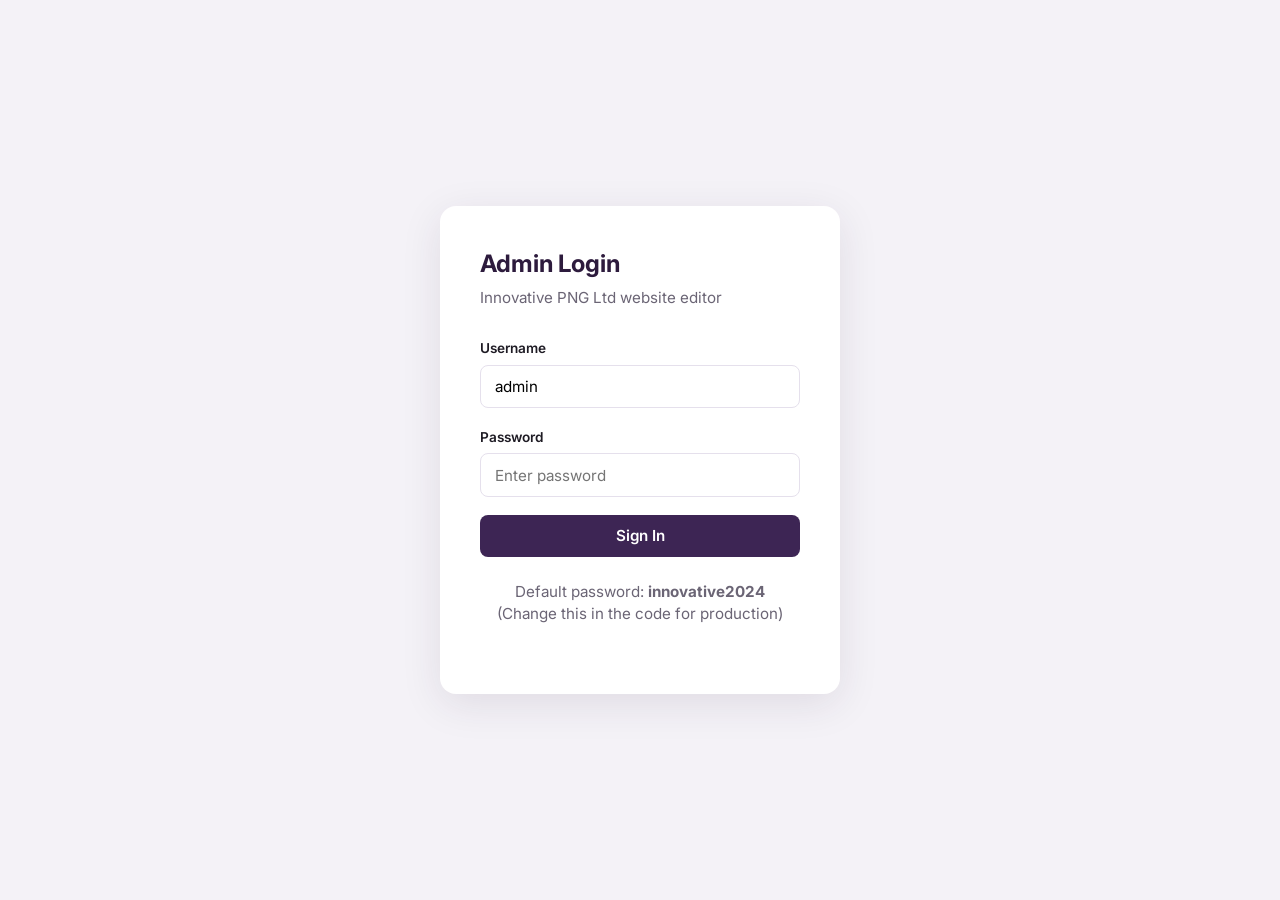
==== admin/index.html @ 635a2cc1 "Add admin panel for product and site editing" ====
<!DOCTYPE html>
<html lang="en">
<head>
  <meta charset="UTF-8">
  <meta name="viewport" content="width=device-width, initial-scale=1.0">
  <title>Admin | Innovative PNG Ltd</title>
  <link href="https://fonts.googleapis.com/css2?family=Inter:wght@400;500;600;700&display=swap" rel="stylesheet">
  <style>
    :root{--purple:#3d2554;--purple-dark:#2d1b3d;--bg:#f4f2f7;--card:#fff;--border:#e5e0ec;--text:#1e1b24;--muted:#6b6575;--danger:#dc2626;--success:#059669}
    *{box-sizing:border-box;margin:0;padding:0}
    body{font-family:Inter,system-ui,sans-serif;background:var(--bg);color:var(--text);line-height:1.5;min-height:100vh}
    .login-screen{min-height:100vh;display:flex;align-items:center;justify-content:center;padding:1.5rem}
    .login-box{background:var(--card);border-radius:16px;padding:2.5rem;width:100%;max-width:400px;box-shadow:0 10px 40px rgba(45,27,61,.1)}
    .login-box h1{font-size:1.5rem;margin-bottom:.35rem;color:var(--purple-dark)}
    .login-box p{color:var(--muted);margin-bottom:1.75rem;font-size:.95rem}
    .form-group{margin-bottom:1.15rem}
    .form-group label{display:block;font-size:.85rem;font-weight:600;margin-bottom:.4rem}
    .form-group input,.form-group textarea,.form-group select{width:100%;padding:.7rem .9rem;border:1px solid var(--border);border-radius:8px;font-family:inherit;font-size:.95rem}
    .form-group input:focus,.form-group textarea:focus{outline:none;border-color:var(--purple);box-shadow:0 0 0 3px rgba(61,37,84,.12)}
    .btn{display:inline-flex;align-items:center;justify-content:center;gap:.4rem;padding:.7rem 1.3rem;border-radius:8px;font-family:inherit;font-size:.95rem;font-weight:600;border:none;cursor:pointer;transition:all .15s}
    .btn-primary{background:var(--purple);color:#fff;width:100%}
    .btn-primary:hover{background:var(--purple-dark)}
    .btn-secondary{background:#fff;color:var(--text);border:1px solid var(--border)}
    .btn-secondary:hover{background:var(--bg)}
    .btn-danger{background:#fef2f2;color:var(--danger);border:1px solid #fecaca}
    .btn-danger:hover{background:#fee2e2}
    .btn-sm{padding:.4rem .8rem;font-size:.85rem}
    .error-msg{color:var(--danger);font-size:.875rem;margin-top:.75rem;display:none}
    .error-msg.show{display:block}
    .admin-wrap{display:none;min-height:100vh}
    .admin-wrap.active{display:block}
    .admin-header{background:var(--purple-dark);color:#fff;padding:1rem 1.5rem;display:flex;align-items:center;justify-content:space-between}
    .admin-header h1{font-size:1.15rem;font-weight:600}
    .admin-header .actions{display:flex;gap:.75rem;align-items:center}
    .admin-header a,.admin-header button{color:#fff;background:rgba(255,255,255,.12);border:none;padding:.45rem .9rem;border-radius:6px;font-size:.85rem;cursor:pointer;text-decoration:none;font-family:inherit}
    .admin-header a:hover,.admin-header button:hover{background:rgba(255,255,255,.2)}
    .admin-body{max-width:1100px;margin:0 auto;padding:2rem 1.5rem 4rem}
    .tabs{display:flex;gap:.5rem;margin-bottom:1.75rem;border-bottom:1px solid var(--border);padding-bottom:.75rem}
    .tab-btn{padding:.5rem 1.1rem;border-radius:8px;border:none;background:transparent;font-family:inherit;font-size:.9rem;font-weight:500;color:var(--muted);cursor:pointer}
    .tab-btn.active{background:var(--purple);color:#fff}
    .panel{display:none}.panel.active{display:block}
    .card{background:var(--card);border-radius:12px;border:1px solid var(--border);padding:1.5rem;margin-bottom:1.25rem}
    .card h2{font-size:1.1rem;margin-bottom:1rem;color:var(--purple-dark)}
    .card-header{display:flex;justify-content:space-between;align-items:center;margin-bottom:1rem}
    .card-header h2{margin-bottom:0}
    .product-list{display:flex;flex-direction:column;gap:.75rem}
    .product-row{display:grid;grid-template-columns:60px 1fr auto auto;gap:1rem;align-items:center;padding:.85rem;background:var(--bg);border-radius:10px;border:1px solid var(--border)}
    .product-thumb{width:60px;height:60px;background:#e8e2f0;border-radius:8px;display:flex;align-items:center;justify-content:center;font-size:.7rem;color:var(--muted);overflow:hidden}
    .product-thumb img{width:100%;height:100%;object-fit:cover}
    .product-info h3{font-size:.95rem}.product-info p{font-size:.8rem;color:var(--muted)}
    .badge{font-size:.7rem;font-weight:600;padding:.2rem .5rem;border-radius:999px;background:#d1fae5;color:var(--success)}
    .badge.out{background:#f3f4f6;color:#6b7280}
    .row-actions{display:flex;gap:.4rem}
    .modal-overlay{position:fixed;inset:0;background:rgba(0,0,0,.4);display:none;align-items:center;justify-content:center;z-index:200;padding:1rem}
    .modal-overlay.show{display:flex}
    .modal{background:#fff;border-radius:14px;width:100%;max-width:520px;max-height:90vh;overflow-y:auto;padding:1.75rem}
    .modal h2{margin-bottom:1.25rem;font-size:1.2rem}
    .modal-actions{display:flex;gap:.75rem;justify-content:flex-end;margin-top:1.5rem}
    .image-preview{width:100%;height:160px;background:var(--bg);border:2px dashed var(--border);border-radius:10px;display:flex;align-items:center;justify-content:center;margin-bottom:.75rem;overflow:hidden;color:var(--muted);font-size:.85rem}
    .image-preview img{width:100%;height:100%;object-fit:cover}
    .success-toast{position:fixed;bottom:1.5rem;right:1.5rem;background:var(--success);color:#fff;padding:.85rem 1.25rem;border-radius:10px;font-size:.9rem;font-weight:500;display:none;z-index:300;box-shadow:0 8px 24px rgba(0,0,0,.15)}
    .success-toast.show{display:block}
    .hint{font-size:.8rem;color:var(--muted);margin-top:.5rem}
    .grid-2{display:grid;grid-template-columns:1fr 1fr;gap:1rem}
    @media(max-width:600px){.product-row{grid-template-columns:50px 1fr}.row-actions{grid-column:1/-1;justify-content:flex-end}.grid-2{grid-template-columns:1fr}}
  </style>
</head>
<body>
  <div class="login-screen" id="loginScreen">
    <div class="login-box">
      <h1>Admin Login</h1>
      <p>Innovative PNG Ltd website editor</p>
      <form id="loginForm">
        <div class="form-group"><label for="username">Username</label><input type="text" id="username" value="admin" autocomplete="username"></div>
        <div class="form-group"><label for="password">Password</label><input type="password" id="password" placeholder="Enter password" autocomplete="current-password"></div>
        <button type="submit" class="btn btn-primary">Sign In</button>
        <p class="error-msg" id="loginError">Incorrect password. Try again.</p>
      </form>
      <p class="hint" style="margin-top:1.5rem;text-align:center">Default password: <strong>innovative2024</strong><br>(Change this in the code for production)</p>
    </div>
  </div>

  <div class="admin-wrap" id="adminWrap">
    <header class="admin-header">
      <h1>Innovative PNG Ltd — Editor</h1>
      <div class="actions">
        <a href="../index.html" target="_blank">View Site</a>
        <button id="logoutBtn">Log out</button>
      </div>
    </header>
    <div class="admin-body">
      <div class="tabs">
        <button class="tab-btn active" data-tab="products">Products</button>
        <button class="tab-btn" data-tab="site">Site Info</button>
        <button class="tab-btn" data-tab="export">Export / Reset</button>
      </div>

      <div class="panel active" id="panel-products">
        <div class="card">
          <div class="card-header">
            <h2>Products</h2>
            <button class="btn btn-primary btn-sm" id="addProductBtn">+ Add Product</button>
          </div>
          <div class="product-list" id="productList"></div>
        </div>
      </div>

      <div class="panel" id="panel-site">
        <div class="card">
          <h2>Business Information</h2>
          <div class="form-group"><label>Business Name</label><input type="text" id="siteName"></div>
          <div class="form-group"><label>Tagline</label><input type="text" id="siteTagline"></div>
          <div class="grid-2">
            <div class="form-group"><label>Phone</label><input type="text" id="sitePhone"></div>
            <div class="form-group"><label>Email</label><input type="email" id="siteEmail"></div>
          </div>
          <div class="form-group"><label>Address</label><textarea id="siteAddress" rows="3"></textarea></div>
          <div class="form-group"><label>Opening Hours</label><input type="text" id="siteHours"></div>
          <button class="btn btn-primary" id="saveSiteBtn">Save Site Info</button>
        </div>
      </div>

      <div class="panel" id="panel-export">
        <div class="card">
          <h2>Export Data</h2>
          <p style="color:var(--muted);margin-bottom:1rem;font-size:.95rem">Download a JSON backup of all products and site settings.</p>
          <button class="btn btn-primary" id="exportBtn">Download JSON Backup</button>
        </div>
        <div class="card">
          <h2>Reset to Defaults</h2>
          <p style="color:var(--muted);margin-bottom:1rem;font-size:.95rem">This will remove all custom products and settings and restore the original demo data.</p>
          <button class="btn btn-danger" id="resetBtn">Reset Everything</button>
        </div>
      </div>
    </div>
  </div>

  <div class="modal-overlay" id="productModal">
    <div class="modal">
      <h2 id="modalTitle">Add Product</h2>
      <form id="productForm">
        <input type="hidden" id="productId">
        <div class="form-group"><label>Product Name *</label><input type="text" id="prodName" required></div>
        <div class="grid-2">
          <div class="form-group">
            <label>Category</label>
            <select id="prodCategory">
              <option value="stationery">Stationery</option>
              <option value="phone">Phone</option>
              <option value="charging">Charging</option>
              <option value="laptop">Laptop</option>
            </select>
          </div>
          <div class="form-group"><label>Price (PGK) *</label><input type="number" id="prodPrice" step="0.01" min="0" required></div>
        </div>
        <div class="form-group"><label>Description</label><textarea id="prodDesc" rows="3"></textarea></div>
        <div class="grid-2">
          <div class="form-group"><label><input type="checkbox" id="prodInStock" checked> In Stock</label></div>
          <div class="form-group"><label><input type="checkbox" id="prodFeatured"> Featured on Homepage</label></div>
        </div>
        <div class="form-group">
          <label>Product Image</label>
          <div class="image-preview" id="imagePreview">No image selected</div>
          <input type="file" id="prodImage" accept="image/*">
          <p class="hint">Images stored in browser. Keep under 1.5 MB.</p>
        </div>
        <div class="modal-actions">
          <button type="button" class="btn btn-secondary" id="cancelModal">Cancel</button>
          <button type="submit" class="btn btn-primary">Save Product</button>
        </div>
      </form>
    </div>
  </div>

  <div class="success-toast" id="toast">Saved successfully</div>

  <script src="../js/data.js"></script>
  <script>
    const PASSWORD = 'innovative2024';
    let currentData = null, editingId = null, currentImageData = null;

    function isLoggedIn(){ return sessionStorage.getItem('ipng_admin') === '1'; }
    function setLoggedIn(val){ if(val) sessionStorage.setItem('ipng_admin','1'); else sessionStorage.removeItem('ipng_admin'); }

    function showAdmin(){
      document.getElementById('loginScreen').style.display = 'none';
      document.getElementById('adminWrap').classList.add('active');
      currentData = window.SiteData.get();
      renderProducts(); loadSiteForm();
    }
    function showLogin(){
      document.getElementById('loginScreen').style.display = 'flex';
      document.getElementById('adminWrap').classList.remove('active');
    }

    document.getElementById('loginForm').addEventListener('submit', e => {
      e.preventDefault();
      if(document.getElementById('password').value === PASSWORD){ setLoggedIn(true); showAdmin(); }
      else document.getElementById('loginError').classList.add('show');
    });
    document.getElementById('logoutBtn').addEventListener('click', () => { setLoggedIn(false); showLogin(); });
    if(isLoggedIn()) showAdmin();

    document.querySelectorAll('.tab-btn').forEach(btn => {
      btn.addEventListener('click', () => {
        document.querySelectorAll('.tab-btn').forEach(b => b.classList.remove('active'));
        document.querySelectorAll('.panel').forEach(p => p.classList.remove('active'));
        btn.classList.add('active');
        document.getElementById('panel-' + btn.dataset.tab).classList.add('active');
      });
    });

    function toast(msg){
      const el = document.getElementById('toast');
      el.textContent = msg; el.classList.add('show');
      setTimeout(() => el.classList.remove('show'), 2500);
    }

    function renderProducts(){
      const list = document.getElementById('productList');
      list.innerHTML = '';
      if(!currentData.products.length){
        list.innerHTML = '<p style="color:var(--muted);padding:1rem 0">No products yet. Click “Add Product”.</p>';
        return;
      }
      currentData.products.forEach(p => {
        const row = document.createElement('div');
        row.className = 'product-row';
        const thumb = p.image ? '<img src="'+p.image+'" alt="">' : 'No img';
        row.innerHTML = '<div class="product-thumb">'+thumb+'</div><div class="product-info"><h3>'+p.name+'</h3><p>K'+p.price.toFixed(2)+' · '+p.category+'</p></div><span class="badge '+(p.inStock?'':'out')+'">'+(p.inStock?'In stock':'Sold out')+'</span><div class="row-actions"><button class="btn btn-secondary btn-sm" data-edit="'+p.id+'">Edit</button><button class="btn btn-danger btn-sm" data-delete="'+p.id+'">Delete</button></div>';
        list.appendChild(row);
      });
      list.querySelectorAll('[data-edit]').forEach(btn => btn.addEventListener('click', () => openModal(+btn.dataset.edit)));
      list.querySelectorAll('[data-delete]').forEach(btn => btn.addEventListener('click', () => {
        if(confirm('Delete this product?')){
          currentData.products = currentData.products.filter(p => p.id !== +btn.dataset.delete);
          window.SiteData.save(currentData); renderProducts(); toast('Product deleted');
        }
      }));
    }

    function openModal(id){
      editingId = id || null; currentImageData = null;
      const modal = document.getElementById('productModal');
      const preview = document.getElementById('imagePreview');
      if(id){
        const p = currentData.products.find(x => x.id === id);
        document.getElementById('modalTitle').textContent = 'Edit Product';
        document.getElementById('productId').value = p.id;
        document.getElementById('prodName').value = p.name;
        document.getElementById('prodCategory').value = p.category;
        document.getElementById('prodPrice').value = p.price;
        document.getElementById('prodDesc').value = p.description || '';
        document.getElementById('prodInStock').checked = p.inStock;
        document.getElementById('prodFeatured').checked = !!p.featured;
        if(p.image){ preview.innerHTML = '<img src="'+p.image+'" alt="">'; currentImageData = p.image; }
        else preview.textContent = 'No image selected';
      } else {
        document.getElementById('modalTitle').textContent = 'Add Product';
        document.getElementById('productForm').reset();
        document.getElementById('productId').value = '';
        document.getElementById('prodInStock').checked = true;
        preview.textContent = 'No image selected';
      }
      modal.classList.add('show');
    }

    document.getElementById('addProductBtn').addEventListener('click', () => openModal());
    document.getElementById('cancelModal').addEventListener('click', () => document.getElementById('productModal').classList.remove('show'));

    document.getElementById('prodImage').addEventListener('change', e => {
      const file = e.target.files[0]; if(!file) return;
      if(file.size > 1.5*1024*1024){ alert('Please choose an image under 1.5 MB'); return; }
      const reader = new FileReader();
      reader.onload = ev => { currentImageData = ev.target.result; document.getElementById('imagePreview').innerHTML = '<img src="'+currentImageData+'" alt="">'; };
      reader.readAsDataURL(file);
    });

    document.getElementById('productForm').addEventListener('submit', e => {
      e.preventDefault();
      const name = document.getElementById('prodName').value.trim();
      const category = document.getElementById('prodCategory').value;
      const price = parseFloat(document.getElementById('prodPrice').value);
      const description = document.getElementById('prodDesc').value.trim();
      const inStock = document.getElementById('prodInStock').checked;
      const featured = document.getElementById('prodFeatured').checked;
      if(editingId){
        const p = currentData.products.find(x => x.id === editingId);
        p.name=name; p.category=category; p.price=price; p.description=description; p.inStock=inStock; p.featured=featured;
        if(currentImageData) p.image = currentImageData;
      } else {
        const newId = currentData.products.length ? Math.max(...currentData.products.map(p=>p.id))+1 : 1;
        currentData.products.push({id:newId,name,category,price,description,inStock,featured,image:currentImageData});
      }
      window.SiteData.save(currentData);
      document.getElementById('productModal').classList.remove('show');
      renderProducts(); toast('Product saved');
    });

    function loadSiteForm(){
      const s = currentData.site || {};
      document.getElementById('siteName').value = s.businessName || '';
      document.getElementById('siteTagline').value = s.tagline || '';
      document.getElementById('sitePhone').value = s.phone || '';
      document.getElementById('siteEmail').value = s.email || '';
      document.getElementById('siteAddress').value = s.address || '';
      document.getElementById('siteHours').value = s.hours || '';
    }

    document.getElementById('saveSiteBtn').addEventListener('click', () => {
      currentData.site = {
        businessName: document.getElementById('siteName').value.trim(),
        tagline: document.getElementById('siteTagline').value.trim(),
        phone: document.getElementById('sitePhone').value.trim(),
        email: document.getElementById('siteEmail').value.trim(),
        address: document.getElementById('siteAddress').value.trim(),
        hours: document.getElementById('siteHours').value.trim()
      };
      window.SiteData.save(currentData); toast('Site info saved');
    });

    document.getElementById('exportBtn').addEventListener('click', () => {
      const blob = new Blob([JSON.stringify(currentData,null,2)], {type:'application/json'});
      const url = URL.createObjectURL(blob);
      const a = document.createElement('a'); a.href=url; a.download='innovative-png-data.json'; a.click();
      URL.revokeObjectURL(url); toast('Backup downloaded');
    });

    document.getElementById('resetBtn').addEventListener('click', () => {
      if(confirm('Are you sure? This will erase all custom products and settings.')){
        localStorage.removeItem('innovativePngData');
        currentData = window.SiteData.get();
        renderProducts(); loadSiteForm(); toast('Reset to defaults');
      }
    });
  </script>
</body>
</html>
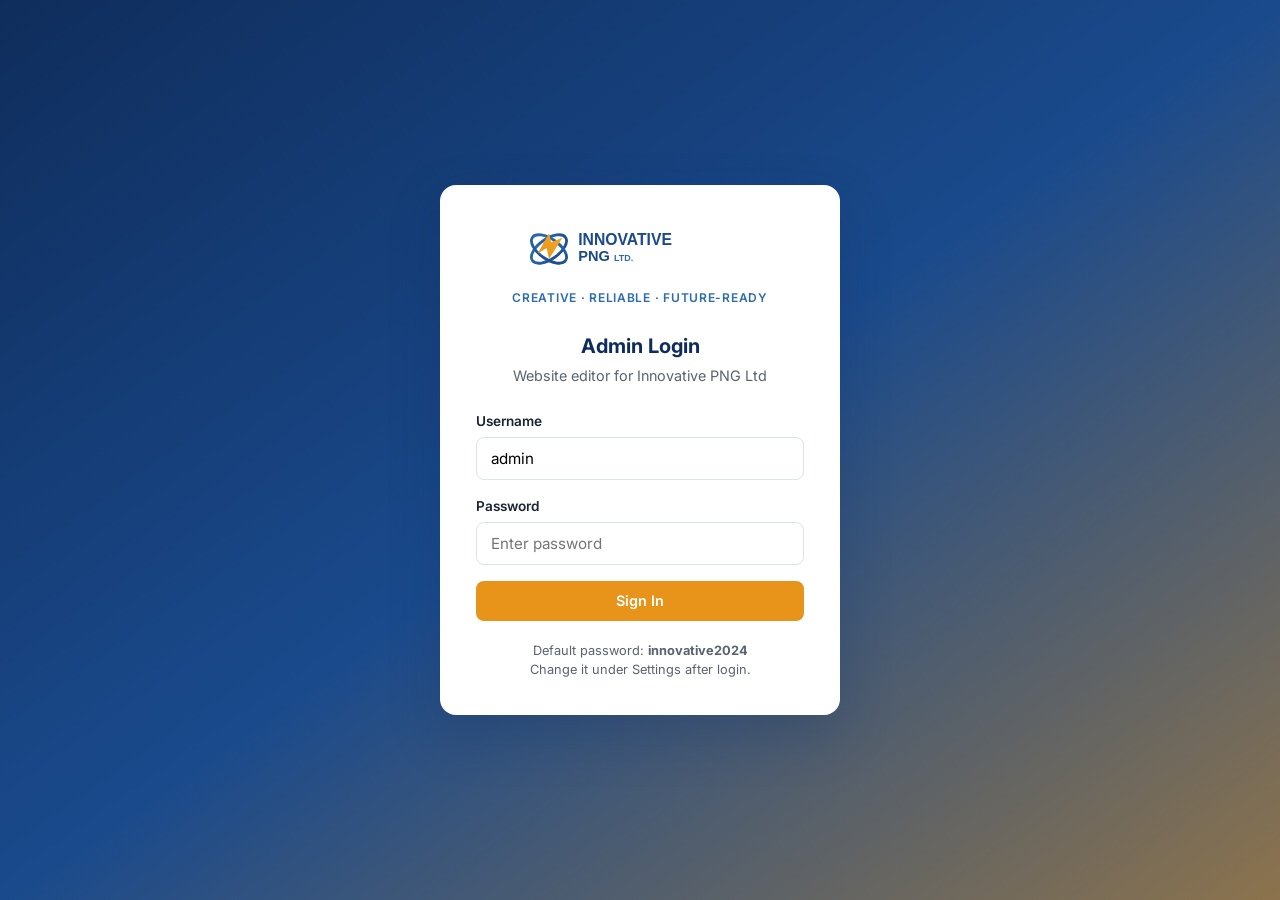
==== commit 7c405668: "Upgrade admin panel: blue/orange brand, full logo + tagline, richer tools - Login/header with Innova" ====
--- a/admin/index.html
+++ b/admin/index.html
@@ -4,102 +4,150 @@
   <meta charset="UTF-8">
   <meta name="viewport" content="width=device-width, initial-scale=1.0">
   <title>Admin | Innovative PNG Ltd</title>
-  <link href="https://fonts.googleapis.com/css2?family=Inter:wght@400;500;600;700&display=swap" rel="stylesheet">
+  <link href="https://fonts.googleapis.com/css2?family=Inter:wght@400;500;600;700;800&display=swap" rel="stylesheet">
   <style>
-    :root{--purple:#3d2554;--purple-dark:#2d1b3d;--bg:#f4f2f7;--card:#fff;--border:#e5e0ec;--text:#1e1b24;--muted:#6b6575;--danger:#dc2626;--success:#059669}
-    *{box-sizing:border-box;margin:0;padding:0}
-    body{font-family:Inter,system-ui,sans-serif;background:var(--bg);color:var(--text);line-height:1.5;min-height:100vh}
-    .login-screen{min-height:100vh;display:flex;align-items:center;justify-content:center;padding:1.5rem}
-    .login-box{background:var(--card);border-radius:16px;padding:2.5rem;width:100%;max-width:400px;box-shadow:0 10px 40px rgba(45,27,61,.1)}
-    .login-box h1{font-size:1.5rem;margin-bottom:.35rem;color:var(--purple-dark)}
-    .login-box p{color:var(--muted);margin-bottom:1.75rem;font-size:.95rem}
-    .form-group{margin-bottom:1.15rem}
-    .form-group label{display:block;font-size:.85rem;font-weight:600;margin-bottom:.4rem}
-    .form-group input,.form-group textarea,.form-group select{width:100%;padding:.7rem .9rem;border:1px solid var(--border);border-radius:8px;font-family:inherit;font-size:.95rem}
-    .form-group input:focus,.form-group textarea:focus{outline:none;border-color:var(--purple);box-shadow:0 0 0 3px rgba(61,37,84,.12)}
-    .btn{display:inline-flex;align-items:center;justify-content:center;gap:.4rem;padding:.7rem 1.3rem;border-radius:8px;font-family:inherit;font-size:.95rem;font-weight:600;border:none;cursor:pointer;transition:all .15s}
-    .btn-primary{background:var(--purple);color:#fff;width:100%}
-    .btn-primary:hover{background:var(--purple-dark)}
-    .btn-secondary{background:#fff;color:var(--text);border:1px solid var(--border)}
-    .btn-secondary:hover{background:var(--bg)}
-    .btn-danger{background:#fef2f2;color:var(--danger);border:1px solid #fecaca}
-    .btn-danger:hover{background:#fee2e2}
-    .btn-sm{padding:.4rem .8rem;font-size:.85rem}
-    .error-msg{color:var(--danger);font-size:.875rem;margin-top:.75rem;display:none}
-    .error-msg.show{display:block}
-    .admin-wrap{display:none;min-height:100vh}
-    .admin-wrap.active{display:block}
-    .admin-header{background:var(--purple-dark);color:#fff;padding:1rem 1.5rem;display:flex;align-items:center;justify-content:space-between}
-    .admin-header h1{font-size:1.15rem;font-weight:600}
-    .admin-header .actions{display:flex;gap:.75rem;align-items:center}
-    .admin-header a,.admin-header button{color:#fff;background:rgba(255,255,255,.12);border:none;padding:.45rem .9rem;border-radius:6px;font-size:.85rem;cursor:pointer;text-decoration:none;font-family:inherit}
-    .admin-header a:hover,.admin-header button:hover{background:rgba(255,255,255,.2)}
-    .admin-body{max-width:1100px;margin:0 auto;padding:2rem 1.5rem 4rem}
-    .tabs{display:flex;gap:.5rem;margin-bottom:1.75rem;border-bottom:1px solid var(--border);padding-bottom:.75rem}
-    .tab-btn{padding:.5rem 1.1rem;border-radius:8px;border:none;background:transparent;font-family:inherit;font-size:.9rem;font-weight:500;color:var(--muted);cursor:pointer}
-    .tab-btn.active{background:var(--purple);color:#fff}
-    .panel{display:none}.panel.active{display:block}
-    .card{background:var(--card);border-radius:12px;border:1px solid var(--border);padding:1.5rem;margin-bottom:1.25rem}
-    .card h2{font-size:1.1rem;margin-bottom:1rem;color:var(--purple-dark)}
-    .card-header{display:flex;justify-content:space-between;align-items:center;margin-bottom:1rem}
-    .card-header h2{margin-bottom:0}
-    .product-list{display:flex;flex-direction:column;gap:.75rem}
-    .product-row{display:grid;grid-template-columns:60px 1fr auto auto;gap:1rem;align-items:center;padding:.85rem;background:var(--bg);border-radius:10px;border:1px solid var(--border)}
-    .product-thumb{width:60px;height:60px;background:#e8e2f0;border-radius:8px;display:flex;align-items:center;justify-content:center;font-size:.7rem;color:var(--muted);overflow:hidden}
-    .product-thumb img{width:100%;height:100%;object-fit:cover}
-    .product-info h3{font-size:.95rem}.product-info p{font-size:.8rem;color:var(--muted)}
-    .badge{font-size:.7rem;font-weight:600;padding:.2rem .5rem;border-radius:999px;background:#d1fae5;color:var(--success)}
-    .badge.out{background:#f3f4f6;color:#6b7280}
-    .row-actions{display:flex;gap:.4rem}
-    .modal-overlay{position:fixed;inset:0;background:rgba(0,0,0,.4);display:none;align-items:center;justify-content:center;z-index:200;padding:1rem}
-    .modal-overlay.show{display:flex}
-    .modal{background:#fff;border-radius:14px;width:100%;max-width:520px;max-height:90vh;overflow-y:auto;padding:1.75rem}
-    .modal h2{margin-bottom:1.25rem;font-size:1.2rem}
-    .modal-actions{display:flex;gap:.75rem;justify-content:flex-end;margin-top:1.5rem}
-    .image-preview{width:100%;height:160px;background:var(--bg);border:2px dashed var(--border);border-radius:10px;display:flex;align-items:center;justify-content:center;margin-bottom:.75rem;overflow:hidden;color:var(--muted);font-size:.85rem}
-    .image-preview img{width:100%;height:100%;object-fit:cover}
-    .success-toast{position:fixed;bottom:1.5rem;right:1.5rem;background:var(--success);color:#fff;padding:.85rem 1.25rem;border-radius:10px;font-size:.9rem;font-weight:500;display:none;z-index:300;box-shadow:0 8px 24px rgba(0,0,0,.15)}
-    .success-toast.show{display:block}
-    .hint{font-size:.8rem;color:var(--muted);margin-top:.5rem}
-    .grid-2{display:grid;grid-template-columns:1fr 1fr;gap:1rem}
-    @media(max-width:600px){.product-row{grid-template-columns:50px 1fr}.row-actions{grid-column:1/-1;justify-content:flex-end}.grid-2{grid-template-columns:1fr}}
+    :root {
+      --blue: #1a4a8c; --blue-dark: #0f2d5c; --blue-mid: #2b6cb0;
+      --orange: #e8941a; --orange-dark: #c97a0f;
+      --bg: #f0f4f9; --card: #fff; --border: #dce3ee;
+      --text: #1a2332; --muted: #5a6270; --danger: #dc2626; --success: #059669;
+    }
+    * { box-sizing: border-box; margin: 0; padding: 0; }
+    body { font-family: Inter, system-ui, sans-serif; background: var(--bg); color: var(--text); line-height: 1.5; min-height: 100vh; }
+    .login-screen { min-height: 100vh; display: flex; align-items: center; justify-content: center; padding: 1.5rem; background: linear-gradient(145deg, #0f2d5c 0%, #1a4a8c 50%, #e8941a 140%); }
+    .login-box { background: var(--card); border-radius: 16px; padding: 2.25rem; width: 100%; max-width: 400px; box-shadow: 0 20px 50px rgba(15,45,92,.25); }
+    .login-logo { text-align: center; margin-bottom: 1.5rem; }
+    .login-logo img { height: 56px; width: auto; margin: 0 auto 0.75rem; display: block; }
+    .login-logo .tagline { font-size: 0.75rem; font-weight: 600; letter-spacing: 0.06em; text-transform: uppercase; color: var(--blue-mid); }
+    .login-box h1 { font-size: 1.25rem; margin-bottom: 0.25rem; color: var(--blue-dark); text-align: center; }
+    .login-box > p.sub { color: var(--muted); margin-bottom: 1.5rem; font-size: 0.9rem; text-align: center; }
+    .form-group { margin-bottom: 1rem; }
+    .form-group label { display: block; font-size: 0.85rem; font-weight: 600; margin-bottom: 0.35rem; }
+    .form-group input, .form-group textarea, .form-group select { width: 100%; padding: 0.7rem 0.9rem; border: 1px solid var(--border); border-radius: 8px; font-family: inherit; font-size: 0.95rem; background: #fff; }
+    .form-group input:focus, .form-group textarea:focus, .form-group select:focus { outline: none; border-color: var(--blue); box-shadow: 0 0 0 3px rgba(26,74,140,.12); }
+    .btn { display: inline-flex; align-items: center; justify-content: center; gap: 0.4rem; padding: 0.7rem 1.25rem; border-radius: 8px; font-family: inherit; font-size: 0.9rem; font-weight: 600; border: none; cursor: pointer; transition: all .15s; }
+    .btn-primary { background: var(--orange); color: #fff; }
+    .btn-primary:hover { background: var(--orange-dark); }
+    .btn-primary.full { width: 100%; }
+    .btn-secondary { background: #fff; color: var(--text); border: 1px solid var(--border); }
+    .btn-secondary:hover { background: var(--bg); }
+    .btn-danger { background: #fef2f2; color: var(--danger); border: 1px solid #fecaca; }
+    .btn-danger:hover { background: #fee2e2; }
+    .btn-sm { padding: 0.4rem 0.75rem; font-size: 0.8rem; }
+    .error-msg { color: var(--danger); font-size: 0.875rem; margin-top: 0.75rem; display: none; text-align: center; }
+    .error-msg.show { display: block; }
+    .hint { font-size: 0.8rem; color: var(--muted); margin-top: 0.5rem; }
+    .admin-wrap { display: none; min-height: 100vh; }
+    .admin-wrap.active { display: block; }
+    .admin-header { background: var(--blue-dark); color: #fff; padding: 0.85rem 1.5rem; display: flex; align-items: center; justify-content: space-between; gap: 1rem; flex-wrap: wrap; }
+    .admin-header .brand { display: flex; align-items: center; gap: 0.85rem; }
+    .admin-header .brand img { height: 40px; filter: brightness(0) invert(1); }
+    .admin-header .brand-text strong { display: block; font-size: 0.95rem; }
+    .admin-header .brand-text span { font-size: 0.7rem; opacity: 0.7; letter-spacing: 0.04em; text-transform: uppercase; }
+    .admin-header .actions { display: flex; gap: 0.5rem; align-items: center; flex-wrap: wrap; }
+    .admin-header a, .admin-header button.hdr-btn { color: #fff; background: rgba(255,255,255,.12); border: none; padding: 0.45rem 0.9rem; border-radius: 6px; font-size: 0.85rem; cursor: pointer; text-decoration: none; font-family: inherit; font-weight: 500; }
+    .admin-header a:hover, .admin-header button.hdr-btn:hover { background: rgba(255,255,255,.22); }
+    .admin-body { max-width: 1100px; margin: 0 auto; padding: 1.5rem 1.25rem 4rem; }
+    .stats { display: grid; grid-template-columns: repeat(4, 1fr); gap: 1rem; margin-bottom: 1.5rem; }
+    .stat-card { background: var(--card); border: 1px solid var(--border); border-radius: 12px; padding: 1.15rem 1.25rem; }
+    .stat-card .label { font-size: 0.75rem; font-weight: 600; text-transform: uppercase; letter-spacing: 0.04em; color: var(--muted); }
+    .stat-card .value { font-size: 1.75rem; font-weight: 800; color: var(--blue-dark); margin-top: 0.2rem; }
+    .stat-card .value.orange { color: var(--orange); }
+    .stat-card .value.green { color: var(--success); }
+    .stat-card .value.muted { color: var(--muted); }
+    .tabs { display: flex; gap: 0.4rem; margin-bottom: 1.25rem; border-bottom: 1px solid var(--border); padding-bottom: 0.65rem; flex-wrap: wrap; }
+    .tab-btn { padding: 0.5rem 1rem; border-radius: 8px; border: none; background: transparent; font-family: inherit; font-size: 0.875rem; font-weight: 500; color: var(--muted); cursor: pointer; }
+    .tab-btn.active { background: var(--blue); color: #fff; }
+    .panel { display: none; }
+    .panel.active { display: block; }
+    .card { background: var(--card); border-radius: 12px; border: 1px solid var(--border); padding: 1.35rem; margin-bottom: 1.15rem; }
+    .card h2 { font-size: 1.05rem; margin-bottom: 1rem; color: var(--blue-dark); }
+    .card-header { display: flex; justify-content: space-between; align-items: center; margin-bottom: 1rem; gap: 0.75rem; flex-wrap: wrap; }
+    .card-header h2 { margin-bottom: 0; }
+    .toolbar { display: flex; gap: 0.5rem; flex-wrap: wrap; margin-bottom: 1rem; align-items: center; }
+    .toolbar input[type="search"] { flex: 1; min-width: 160px; padding: 0.55rem 0.85rem; border: 1px solid var(--border); border-radius: 8px; font-family: inherit; font-size: 0.9rem; }
+    .toolbar select { padding: 0.55rem 0.75rem; border: 1px solid var(--border); border-radius: 8px; font-family: inherit; font-size: 0.85rem; background: #fff; }
+    .product-list { display: flex; flex-direction: column; gap: 0.65rem; }
+    .product-row { display: grid; grid-template-columns: 56px 1fr auto auto; gap: 0.85rem; align-items: center; padding: 0.75rem; background: var(--bg); border-radius: 10px; border: 1px solid var(--border); }
+    .product-thumb { width: 56px; height: 56px; background: #e8eef6; border-radius: 8px; display: flex; align-items: center; justify-content: center; font-size: 0.65rem; color: var(--muted); overflow: hidden; }
+    .product-thumb img { width: 100%; height: 100%; object-fit: cover; }
+    .product-info h3 { font-size: 0.95rem; }
+    .product-info p { font-size: 0.8rem; color: var(--muted); }
+    .badge { font-size: 0.7rem; font-weight: 600; padding: 0.2rem 0.5rem; border-radius: 999px; background: #d1fae5; color: var(--success); }
+    .badge.out { background: #f3f4f6; color: #6b7280; }
+    .badge.feat { background: #fff7ed; color: var(--orange-dark); margin-left: 0.25rem; }
+    .row-actions { display: flex; gap: 0.35rem; flex-wrap: wrap; }
+    .modal-overlay { position: fixed; inset: 0; background: rgba(15,45,92,.45); display: none; align-items: center; justify-content: center; z-index: 200; padding: 1rem; }
+    .modal-overlay.show { display: flex; }
+    .modal { background: #fff; border-radius: 14px; width: 100%; max-width: 540px; max-height: 90vh; overflow-y: auto; padding: 1.5rem; }
+    .modal h2 { margin-bottom: 1.15rem; font-size: 1.15rem; color: var(--blue-dark); }
+    .modal-actions { display: flex; gap: 0.65rem; justify-content: flex-end; margin-top: 1.35rem; }
+    .image-preview { width: 100%; height: 150px; background: var(--bg); border: 2px dashed var(--border); border-radius: 10px; display: flex; align-items: center; justify-content: center; margin-bottom: 0.65rem; overflow: hidden; color: var(--muted); font-size: 0.85rem; }
+    .image-preview img { width: 100%; height: 100%; object-fit: cover; }
+    .grid-2 { display: grid; grid-template-columns: 1fr 1fr; gap: 0.85rem; }
+    .check-row { display: flex; gap: 1.25rem; flex-wrap: wrap; margin: 0.5rem 0 1rem; }
+    .check-row label { font-size: 0.9rem; font-weight: 500; display: flex; align-items: center; gap: 0.4rem; cursor: pointer; }
+    .success-toast { position: fixed; bottom: 1.5rem; right: 1.5rem; background: var(--success); color: #fff; padding: 0.85rem 1.25rem; border-radius: 10px; font-size: 0.9rem; font-weight: 500; display: none; z-index: 300; box-shadow: 0 8px 24px rgba(0,0,0,.15); }
+    .success-toast.show { display: block; }
+    .empty { color: var(--muted); padding: 1.5rem 0; text-align: center; font-size: 0.95rem; }
+    @media (max-width: 720px) { .stats { grid-template-columns: 1fr 1fr; } .product-row { grid-template-columns: 48px 1fr; } .row-actions { grid-column: 1 / -1; justify-content: flex-end; } .grid-2 { grid-template-columns: 1fr; } }
+    @media (max-width: 420px) { .stats { grid-template-columns: 1fr; } }
   </style>
 </head>
 <body>
   <div class="login-screen" id="loginScreen">
     <div class="login-box">
+      <div class="login-logo">
+        <img src="../images/logo.svg" alt="Innovative PNG Ltd">
+        <div class="tagline">Creative · Reliable · Future-Ready</div>
+      </div>
       <h1>Admin Login</h1>
-      <p>Innovative PNG Ltd website editor</p>
+      <p class="sub">Website editor for Innovative PNG Ltd</p>
       <form id="loginForm">
         <div class="form-group"><label for="username">Username</label><input type="text" id="username" value="admin" autocomplete="username"></div>
         <div class="form-group"><label for="password">Password</label><input type="password" id="password" placeholder="Enter password" autocomplete="current-password"></div>
-        <button type="submit" class="btn btn-primary">Sign In</button>
+        <button type="submit" class="btn btn-primary full">Sign In</button>
         <p class="error-msg" id="loginError">Incorrect password. Try again.</p>
       </form>
-      <p class="hint" style="margin-top:1.5rem;text-align:center">Default password: <strong>innovative2024</strong><br>(Change this in the code for production)</p>
+      <p class="hint" style="text-align:center;margin-top:1.25rem">Default password: <strong>innovative2024</strong><br>Change it under Settings after login.</p>
     </div>
   </div>
 
   <div class="admin-wrap" id="adminWrap">
     <header class="admin-header">
-      <h1>Innovative PNG Ltd — Editor</h1>
+      <div class="brand">
+        <img src="../images/logo.svg" alt="">
+        <div class="brand-text"><strong>Admin Panel</strong><span>Creative · Reliable · Future-Ready</span></div>
+      </div>
       <div class="actions">
         <a href="../index.html" target="_blank">View Site</a>
-        <button id="logoutBtn">Log out</button>
+        <button class="hdr-btn" id="logoutBtn">Log out</button>
       </div>
     </header>
+
     <div class="admin-body">
+      <div class="stats" id="statsBar">
+        <div class="stat-card"><div class="label">Products</div><div class="value" id="statTotal">0</div></div>
+        <div class="stat-card"><div class="label">In Stock</div><div class="value green" id="statStock">0</div></div>
+        <div class="stat-card"><div class="label">Sold Out</div><div class="value muted" id="statOut">0</div></div>
+        <div class="stat-card"><div class="label">Featured</div><div class="value orange" id="statFeat">0</div></div>
+      </div>
+
       <div class="tabs">
         <button class="tab-btn active" data-tab="products">Products</button>
         <button class="tab-btn" data-tab="site">Site Info</button>
-        <button class="tab-btn" data-tab="export">Export / Reset</button>
+        <button class="tab-btn" data-tab="settings">Settings</button>
+        <button class="tab-btn" data-tab="export">Export / Import</button>
       </div>
 
       <div class="panel active" id="panel-products">
         <div class="card">
-          <div class="card-header">
-            <h2>Products</h2>
-            <button class="btn btn-primary btn-sm" id="addProductBtn">+ Add Product</button>
+          <div class="card-header"><h2>Products</h2><button class="btn btn-primary btn-sm" id="addProductBtn">+ Add Product</button></div>
+          <div class="toolbar">
+            <input type="search" id="searchProducts" placeholder="Search products…">
+            <select id="filterCategory"><option value="">All categories</option><option value="stationery">Stationery</option><option value="phone">Phone</option><option value="charging">Charging</option><option value="laptop">Laptop</option></select>
+            <select id="filterStock"><option value="">All stock</option><option value="in">In stock</option><option value="out">Sold out</option></select>
+            <select id="sortProducts"><option value="name">Sort: Name</option><option value="price-asc">Price ↑</option><option value="price-desc">Price ↓</option><option value="newest">Newest</option></select>
           </div>
           <div class="product-list" id="productList"></div>
         </div>
@@ -109,7 +157,7 @@
         <div class="card">
           <h2>Business Information</h2>
           <div class="form-group"><label>Business Name</label><input type="text" id="siteName"></div>
-          <div class="form-group"><label>Tagline</label><input type="text" id="siteTagline"></div>
+          <div class="form-group"><label>Tagline</label><input type="text" id="siteTagline" placeholder="Creative · Reliable · Future-Ready"></div>
           <div class="grid-2">
             <div class="form-group"><label>Phone</label><input type="text" id="sitePhone"></div>
             <div class="form-group"><label>Email</label><input type="email" id="siteEmail"></div>
@@ -118,17 +166,48 @@
           <div class="form-group"><label>Opening Hours</label><input type="text" id="siteHours"></div>
           <button class="btn btn-primary" id="saveSiteBtn">Save Site Info</button>
         </div>
+        <div class="card">
+          <h2>Homepage Hero Text</h2>
+          <div class="form-group"><label>Hero Headline</label><input type="text" id="heroHeadline"></div>
+          <div class="form-group"><label>Hero Subtext</label><textarea id="heroLead" rows="2"></textarea></div>
+          <button class="btn btn-primary" id="saveHeroBtn">Save Hero Text</button>
+        </div>
+      </div>
+
+      <div class="panel" id="panel-settings">
+        <div class="card">
+          <h2>Change Admin Password</h2>
+          <div class="form-group"><label>Current Password</label><input type="password" id="curPass"></div>
+          <div class="form-group"><label>New Password</label><input type="password" id="newPass"></div>
+          <div class="form-group"><label>Confirm New Password</label><input type="password" id="newPass2"></div>
+          <button class="btn btn-primary" id="changePassBtn">Update Password</button>
+          <p class="hint">Password is stored only in this browser’s localStorage.</p>
+        </div>
+        <div class="card">
+          <h2>Quick Actions</h2>
+          <div style="display:flex;flex-wrap:wrap;gap:0.5rem">
+            <button class="btn btn-secondary btn-sm" id="markAllStock">Mark all in stock</button>
+            <button class="btn btn-secondary btn-sm" id="clearFeatured">Clear all featured</button>
+            <button class="btn btn-secondary btn-sm" id="sortByName">Sort products A–Z</button>
+          </div>
+        </div>
       </div>
 
       <div class="panel" id="panel-export">
         <div class="card">
           <h2>Export Data</h2>
-          <p style="color:var(--muted);margin-bottom:1rem;font-size:.95rem">Download a JSON backup of all products and site settings.</p>
+          <p class="hint" style="margin-bottom:1rem">Download a JSON backup of all products and site settings.</p>
           <button class="btn btn-primary" id="exportBtn">Download JSON Backup</button>
         </div>
         <div class="card">
+          <h2>Import Data</h2>
+          <p class="hint" style="margin-bottom:1rem">Restore from a previously exported JSON file.</p>
+          <input type="file" id="importFile" accept=".json,application/json">
+          <button class="btn btn-secondary" id="importBtn" style="margin-top:0.75rem">Import JSON</button>
+        </div>
+        <div class="card">
           <h2>Reset to Defaults</h2>
-          <p style="color:var(--muted);margin-bottom:1rem;font-size:.95rem">This will remove all custom products and settings and restore the original demo data.</p>
+          <p class="hint" style="margin-bottom:1rem">Restore original demo data.</p>
           <button class="btn btn-danger" id="resetBtn">Reset Everything</button>
         </div>
       </div>
@@ -142,27 +221,20 @@
         <input type="hidden" id="productId">
         <div class="form-group"><label>Product Name *</label><input type="text" id="prodName" required></div>
         <div class="grid-2">
-          <div class="form-group">
-            <label>Category</label>
-            <select id="prodCategory">
-              <option value="stationery">Stationery</option>
-              <option value="phone">Phone</option>
-              <option value="charging">Charging</option>
-              <option value="laptop">Laptop</option>
-            </select>
-          </div>
+          <div class="form-group"><label>Category</label><select id="prodCategory"><option value="stationery">Stationery</option><option value="phone">Phone</option><option value="charging">Charging</option><option value="laptop">Laptop</option></select></div>
           <div class="form-group"><label>Price (PGK) *</label><input type="number" id="prodPrice" step="0.01" min="0" required></div>
         </div>
         <div class="form-group"><label>Description</label><textarea id="prodDesc" rows="3"></textarea></div>
-        <div class="grid-2">
-          <div class="form-group"><label><input type="checkbox" id="prodInStock" checked> In Stock</label></div>
-          <div class="form-group"><label><input type="checkbox" id="prodFeatured"> Featured on Homepage</label></div>
+        <div class="check-row">
+          <label><input type="checkbox" id="prodInStock" checked> In Stock</label>
+          <label><input type="checkbox" id="prodFeatured"> Featured on Homepage</label>
         </div>
         <div class="form-group">
           <label>Product Image</label>
           <div class="image-preview" id="imagePreview">No image selected</div>
           <input type="file" id="prodImage" accept="image/*">
-          <p class="hint">Images stored in browser. Keep under 1.5 MB.</p>
+          <button type="button" class="btn btn-secondary btn-sm" id="removeImageBtn" style="margin-top:0.5rem;display:none">Remove Image</button>
+          <p class="hint">Keep under 1.5 MB.</p>
         </div>
         <div class="modal-actions">
           <button type="button" class="btn btn-secondary" id="cancelModal">Cancel</button>
@@ -172,35 +244,35 @@
     </div>
   </div>
 
-  <div class="success-toast" id="toast">Saved successfully</div>
+  <div class="success-toast" id="toast">Saved</div>
 
   <script src="../js/data.js"></script>
   <script>
-    const PASSWORD = 'innovative2024';
+    const DEFAULT_PASSWORD = 'innovative2024';
     let currentData = null, editingId = null, currentImageData = null;
-
-    function isLoggedIn(){ return sessionStorage.getItem('ipng_admin') === '1'; }
-    function setLoggedIn(val){ if(val) sessionStorage.setItem('ipng_admin','1'); else sessionStorage.removeItem('ipng_admin'); }
-
-    function showAdmin(){
+    function getPassword() { return localStorage.getItem('ipng_admin_pass') || DEFAULT_PASSWORD; }
+    function setPassword(p) { localStorage.setItem('ipng_admin_pass', p); }
+    function isLoggedIn() { return sessionStorage.getItem('ipng_admin') === '1'; }
+    function setLoggedIn(v) { if (v) sessionStorage.setItem('ipng_admin', '1'); else sessionStorage.removeItem('ipng_admin'); }
+    function toast(msg) { const el = document.getElementById('toast'); el.textContent = msg; el.classList.add('show'); setTimeout(() => el.classList.remove('show'), 2500); }
+    function showAdmin() {
       document.getElementById('loginScreen').style.display = 'none';
       document.getElementById('adminWrap').classList.add('active');
       currentData = window.SiteData.get();
-      renderProducts(); loadSiteForm();
-    }
-    function showLogin(){
+      if (!currentData.hero) currentData.hero = { headline: '', lead: '' };
+      renderStats(); renderProducts(); loadSiteForm();
+    }
+    function showLogin() {
       document.getElementById('loginScreen').style.display = 'flex';
       document.getElementById('adminWrap').classList.remove('active');
     }
-
     document.getElementById('loginForm').addEventListener('submit', e => {
       e.preventDefault();
-      if(document.getElementById('password').value === PASSWORD){ setLoggedIn(true); showAdmin(); }
+      if (document.getElementById('password').value === getPassword()) { setLoggedIn(true); showAdmin(); }
       else document.getElementById('loginError').classList.add('show');
     });
     document.getElementById('logoutBtn').addEventListener('click', () => { setLoggedIn(false); showLogin(); });
-    if(isLoggedIn()) showAdmin();
-
+    if (isLoggedIn()) showAdmin();
     document.querySelectorAll('.tab-btn').forEach(btn => {
       btn.addEventListener('click', () => {
         document.querySelectorAll('.tab-btn').forEach(b => b.classList.remove('active'));
@@ -209,41 +281,69 @@
         document.getElementById('panel-' + btn.dataset.tab).classList.add('active');
       });
     });
-
-    function toast(msg){
-      const el = document.getElementById('toast');
-      el.textContent = msg; el.classList.add('show');
-      setTimeout(() => el.classList.remove('show'), 2500);
-    }
-
-    function renderProducts(){
+    function renderStats() {
+      const products = currentData.products || [];
+      document.getElementById('statTotal').textContent = products.length;
+      document.getElementById('statStock').textContent = products.filter(p => p.inStock).length;
+      document.getElementById('statOut').textContent = products.filter(p => !p.inStock).length;
+      document.getElementById('statFeat').textContent = products.filter(p => p.featured).length;
+    }
+    function getFilteredProducts() {
+      let list = [...(currentData.products || [])];
+      const q = (document.getElementById('searchProducts').value || '').toLowerCase().trim();
+      const cat = document.getElementById('filterCategory').value;
+      const stock = document.getElementById('filterStock').value;
+      const sort = document.getElementById('sortProducts').value;
+      if (q) list = list.filter(p => (p.name||'').toLowerCase().includes(q) || (p.description||'').toLowerCase().includes(q) || (p.category||'').toLowerCase().includes(q));
+      if (cat) list = list.filter(p => p.category === cat);
+      if (stock === 'in') list = list.filter(p => p.inStock);
+      if (stock === 'out') list = list.filter(p => !p.inStock);
+      if (sort === 'name') list.sort((a,b) => (a.name||'').localeCompare(b.name||''));
+      if (sort === 'price-asc') list.sort((a,b) => a.price - b.price);
+      if (sort === 'price-desc') list.sort((a,b) => b.price - a.price);
+      if (sort === 'newest') list.sort((a,b) => b.id - a.id);
+      return list;
+    }
+    function escapeHtml(s) { return String(s||'').replace(/[&<>"']/g, c => ({'&':'&amp;','<':'&lt;','>':'&gt;','"':'&quot;',"'":'&#39;'}[c])); }
+    function renderProducts() {
       const list = document.getElementById('productList');
+      const products = getFilteredProducts();
       list.innerHTML = '';
-      if(!currentData.products.length){
-        list.innerHTML = '<p style="color:var(--muted);padding:1rem 0">No products yet. Click “Add Product”.</p>';
-        return;
-      }
-      currentData.products.forEach(p => {
+      if (!products.length) { list.innerHTML = '<p class="empty">No products match. Add one or clear filters.</p>'; renderStats(); return; }
+      products.forEach(p => {
         const row = document.createElement('div');
         row.className = 'product-row';
         const thumb = p.image ? '<img src="'+p.image+'" alt="">' : 'No img';
-        row.innerHTML = '<div class="product-thumb">'+thumb+'</div><div class="product-info"><h3>'+p.name+'</h3><p>K'+p.price.toFixed(2)+' · '+p.category+'</p></div><span class="badge '+(p.inStock?'':'out')+'">'+(p.inStock?'In stock':'Sold out')+'</span><div class="row-actions"><button class="btn btn-secondary btn-sm" data-edit="'+p.id+'">Edit</button><button class="btn btn-danger btn-sm" data-delete="'+p.id+'">Delete</button></div>';
+        const badges = '<span class="badge '+(p.inStock?'':'out')+'">'+(p.inStock?'In stock':'Sold out')+'</span>'+(p.featured?'<span class="badge feat">Featured</span>':'');
+        row.innerHTML = '<div class="product-thumb">'+thumb+'</div><div class="product-info"><h3>'+escapeHtml(p.name)+'</h3><p>K'+Number(p.price).toFixed(2)+' · '+escapeHtml(p.category)+'</p></div><div>'+badges+'</div><div class="row-actions"><button class="btn btn-secondary btn-sm" data-edit="'+p.id+'">Edit</button><button class="btn btn-secondary btn-sm" data-dup="'+p.id+'">Duplicate</button><button class="btn btn-secondary btn-sm" data-toggle="'+p.id+'">'+(p.inStock?'Mark out':'Mark in')+'</button><button class="btn btn-danger btn-sm" data-delete="'+p.id+'">Delete</button></div>';
         list.appendChild(row);
       });
       list.querySelectorAll('[data-edit]').forEach(btn => btn.addEventListener('click', () => openModal(+btn.dataset.edit)));
       list.querySelectorAll('[data-delete]').forEach(btn => btn.addEventListener('click', () => {
-        if(confirm('Delete this product?')){
-          currentData.products = currentData.products.filter(p => p.id !== +btn.dataset.delete);
-          window.SiteData.save(currentData); renderProducts(); toast('Product deleted');
-        }
+        if (confirm('Delete this product?')) { currentData.products = currentData.products.filter(p => p.id !== +btn.dataset.delete); window.SiteData.save(currentData); renderProducts(); toast('Product deleted'); }
       }));
-    }
-
-    function openModal(id){
+      list.querySelectorAll('[data-dup]').forEach(btn => btn.addEventListener('click', () => {
+        const src = currentData.products.find(p => p.id === +btn.dataset.dup); if (!src) return;
+        const newId = Math.max(0, ...currentData.products.map(p => p.id)) + 1;
+        currentData.products.push({ ...JSON.parse(JSON.stringify(src)), id: newId, name: src.name + ' (copy)' });
+        window.SiteData.save(currentData); renderProducts(); toast('Product duplicated');
+      }));
+      list.querySelectorAll('[data-toggle]').forEach(btn => btn.addEventListener('click', () => {
+        const p = currentData.products.find(x => x.id === +btn.dataset.toggle); if (!p) return;
+        p.inStock = !p.inStock; window.SiteData.save(currentData); renderProducts(); toast(p.inStock ? 'Marked in stock' : 'Marked sold out');
+      }));
+      renderStats();
+    }
+    ['searchProducts','filterCategory','filterStock','sortProducts'].forEach(id => {
+      document.getElementById(id).addEventListener('input', renderProducts);
+      document.getElementById(id).addEventListener('change', renderProducts);
+    });
+    function openModal(id) {
       editingId = id || null; currentImageData = null;
-      const modal = document.getElementById('productModal');
       const preview = document.getElementById('imagePreview');
-      if(id){
+      const removeBtn = document.getElementById('removeImageBtn');
+      document.getElementById('prodImage').value = '';
+      if (id) {
         const p = currentData.products.find(x => x.id === id);
         document.getElementById('modalTitle').textContent = 'Edit Product';
         document.getElementById('productId').value = p.id;
@@ -251,31 +351,32 @@
         document.getElementById('prodCategory').value = p.category;
         document.getElementById('prodPrice').value = p.price;
         document.getElementById('prodDesc').value = p.description || '';
-        document.getElementById('prodInStock').checked = p.inStock;
+        document.getElementById('prodInStock').checked = !!p.inStock;
         document.getElementById('prodFeatured').checked = !!p.featured;
-        if(p.image){ preview.innerHTML = '<img src="'+p.image+'" alt="">'; currentImageData = p.image; }
-        else preview.textContent = 'No image selected';
+        if (p.image) { preview.innerHTML = '<img src="'+p.image+'" alt="">'; currentImageData = p.image; removeBtn.style.display = ''; }
+        else { preview.textContent = 'No image selected'; removeBtn.style.display = 'none'; }
       } else {
         document.getElementById('modalTitle').textContent = 'Add Product';
         document.getElementById('productForm').reset();
         document.getElementById('productId').value = '';
         document.getElementById('prodInStock').checked = true;
-        preview.textContent = 'No image selected';
+        preview.textContent = 'No image selected'; removeBtn.style.display = 'none';
       }
-      modal.classList.add('show');
-    }
-
+      document.getElementById('productModal').classList.add('show');
+    }
     document.getElementById('addProductBtn').addEventListener('click', () => openModal());
     document.getElementById('cancelModal').addEventListener('click', () => document.getElementById('productModal').classList.remove('show'));
-
     document.getElementById('prodImage').addEventListener('change', e => {
-      const file = e.target.files[0]; if(!file) return;
-      if(file.size > 1.5*1024*1024){ alert('Please choose an image under 1.5 MB'); return; }
+      const file = e.target.files[0]; if (!file) return;
+      if (file.size > 1.5*1024*1024) { alert('Please choose an image under 1.5 MB'); return; }
       const reader = new FileReader();
-      reader.onload = ev => { currentImageData = ev.target.result; document.getElementById('imagePreview').innerHTML = '<img src="'+currentImageData+'" alt="">'; };
+      reader.onload = ev => { currentImageData = ev.target.result; document.getElementById('imagePreview').innerHTML = '<img src="'+currentImageData+'" alt="">'; document.getElementById('removeImageBtn').style.display = ''; };
       reader.readAsDataURL(file);
     });
-
+    document.getElementById('removeImageBtn').addEventListener('click', () => {
+      currentImageData = null; document.getElementById('imagePreview').textContent = 'No image selected';
+      document.getElementById('prodImage').value = ''; document.getElementById('removeImageBtn').style.display = 'none';
+    });
     document.getElementById('productForm').addEventListener('submit', e => {
       e.preventDefault();
       const name = document.getElementById('prodName').value.trim();
@@ -284,54 +385,60 @@
       const description = document.getElementById('prodDesc').value.trim();
       const inStock = document.getElementById('prodInStock').checked;
       const featured = document.getElementById('prodFeatured').checked;
-      if(editingId){
+      if (editingId) {
         const p = currentData.products.find(x => x.id === editingId);
-        p.name=name; p.category=category; p.price=price; p.description=description; p.inStock=inStock; p.featured=featured;
-        if(currentImageData) p.image = currentImageData;
+        p.name=name; p.category=category; p.price=price; p.description=description; p.inStock=inStock; p.featured=featured; p.image=currentImageData;
       } else {
         const newId = currentData.products.length ? Math.max(...currentData.products.map(p=>p.id))+1 : 1;
-        currentData.products.push({id:newId,name,category,price,description,inStock,featured,image:currentImageData});
+        currentData.products.push({ id:newId, name, category, price, description, inStock, featured, image: currentImageData });
       }
       window.SiteData.save(currentData);
       document.getElementById('productModal').classList.remove('show');
       renderProducts(); toast('Product saved');
     });
-
-    function loadSiteForm(){
+    function loadSiteForm() {
       const s = currentData.site || {};
       document.getElementById('siteName').value = s.businessName || '';
-      document.getElementById('siteTagline').value = s.tagline || '';
+      document.getElementById('siteTagline').value = s.tagline || 'Creative · Reliable · Future-Ready';
       document.getElementById('sitePhone').value = s.phone || '';
       document.getElementById('siteEmail').value = s.email || '';
       document.getElementById('siteAddress').value = s.address || '';
       document.getElementById('siteHours').value = s.hours || '';
-    }
-
+      const h = currentData.hero || {};
+      document.getElementById('heroHeadline').value = h.headline || '';
+      document.getElementById('heroLead').value = h.lead || '';
+    }
     document.getElementById('saveSiteBtn').addEventListener('click', () => {
-      currentData.site = {
-        businessName: document.getElementById('siteName').value.trim(),
-        tagline: document.getElementById('siteTagline').value.trim(),
-        phone: document.getElementById('sitePhone').value.trim(),
-        email: document.getElementById('siteEmail').value.trim(),
-        address: document.getElementById('siteAddress').value.trim(),
-        hours: document.getElementById('siteHours').value.trim()
-      };
+      currentData.site = { businessName: document.getElementById('siteName').value.trim(), tagline: document.getElementById('siteTagline').value.trim(), phone: document.getElementById('sitePhone').value.trim(), email: document.getElementById('siteEmail').value.trim(), address: document.getElementById('siteAddress').value.trim(), hours: document.getElementById('siteHours').value.trim() };
       window.SiteData.save(currentData); toast('Site info saved');
     });
-
+    document.getElementById('saveHeroBtn').addEventListener('click', () => {
+      currentData.hero = { headline: document.getElementById('heroHeadline').value.trim(), lead: document.getElementById('heroLead').value.trim() };
+      window.SiteData.save(currentData); toast('Hero text saved');
+    });
+    document.getElementById('changePassBtn').addEventListener('click', () => {
+      const cur = document.getElementById('curPass').value, n1 = document.getElementById('newPass').value, n2 = document.getElementById('newPass2').value;
+      if (cur !== getPassword()) { alert('Current password is incorrect'); return; }
+      if (n1.length < 6) { alert('New password must be at least 6 characters'); return; }
+      if (n1 !== n2) { alert('New passwords do not match'); return; }
+      setPassword(n1); document.getElementById('curPass').value=''; document.getElementById('newPass').value=''; document.getElementById('newPass2').value=''; toast('Password updated');
+    });
+    document.getElementById('markAllStock').addEventListener('click', () => { if (!confirm('Mark all products as in stock?')) return; currentData.products.forEach(p => p.inStock = true); window.SiteData.save(currentData); renderProducts(); toast('All marked in stock'); });
+    document.getElementById('clearFeatured').addEventListener('click', () => { if (!confirm('Clear featured flag on all products?')) return; currentData.products.forEach(p => p.featured = false); window.SiteData.save(currentData); renderProducts(); toast('Featured cleared'); });
+    document.getElementById('sortByName').addEventListener('click', () => { currentData.products.sort((a,b)=>(a.name||'').localeCompare(b.name||'')); window.SiteData.save(currentData); renderProducts(); toast('Sorted A–Z'); });
     document.getElementById('exportBtn').addEventListener('click', () => {
       const blob = new Blob([JSON.stringify(currentData,null,2)], {type:'application/json'});
-      const url = URL.createObjectURL(blob);
-      const a = document.createElement('a'); a.href=url; a.download='innovative-png-data.json'; a.click();
-      URL.revokeObjectURL(url); toast('Backup downloaded');
-    });
-
+      const url = URL.createObjectURL(blob); const a = document.createElement('a'); a.href=url; a.download='innovative-png-data.json'; a.click(); URL.revokeObjectURL(url); toast('Backup downloaded');
+    });
+    document.getElementById('importBtn').addEventListener('click', () => {
+      const file = document.getElementById('importFile').files[0]; if (!file) { alert('Choose a JSON file first'); return; }
+      const reader = new FileReader();
+      reader.onload = ev => { try { const data = JSON.parse(ev.target.result); if (!data.products || !Array.isArray(data.products)) throw new Error('Invalid format'); if (!confirm('Replace all current data with this file?')) return; currentData = data; window.SiteData.save(currentData); renderProducts(); loadSiteForm(); toast('Data imported'); } catch (err) { alert('Could not import: ' + err.message); } };
+      reader.readAsText(file);
+    });
     document.getElementById('resetBtn').addEventListener('click', () => {
-      if(confirm('Are you sure? This will erase all custom products and settings.')){
-        localStorage.removeItem('innovativePngData');
-        currentData = window.SiteData.get();
-        renderProducts(); loadSiteForm(); toast('Reset to defaults');
-      }
+      if (!confirm('Reset everything to demo defaults?')) return;
+      localStorage.removeItem('innovativePngData'); currentData = window.SiteData.get(); renderProducts(); loadSiteForm(); toast('Reset to defaults');
     });
   </script>
 </body>
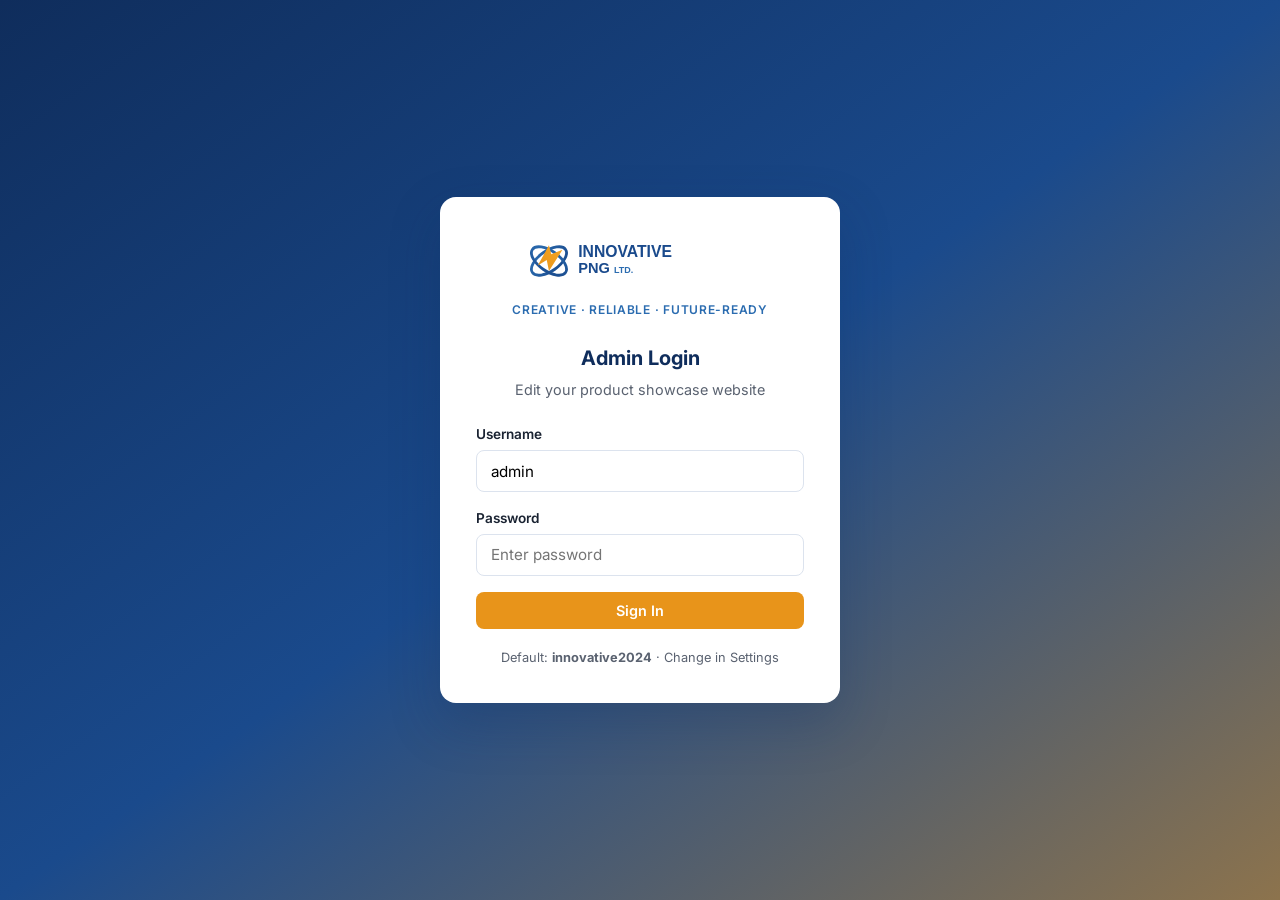
==== commit 5016be7c: "Replace admin with visual Page Editor UI (matches site layout)" ====
--- a/admin/index.html
+++ b/admin/index.html
@@ -17,26 +17,24 @@
     .login-screen { min-height: 100vh; display: flex; align-items: center; justify-content: center; padding: 1.5rem; background: linear-gradient(145deg, #0f2d5c 0%, #1a4a8c 50%, #e8941a 140%); }
     .login-box { background: var(--card); border-radius: 16px; padding: 2.25rem; width: 100%; max-width: 400px; box-shadow: 0 20px 50px rgba(15,45,92,.25); }
     .login-logo { text-align: center; margin-bottom: 1.5rem; }
-    .login-logo img { height: 56px; width: auto; margin: 0 auto 0.75rem; display: block; }
+    .login-logo img { height: 56px; margin: 0 auto 0.75rem; display: block; }
     .login-logo .tagline { font-size: 0.75rem; font-weight: 600; letter-spacing: 0.06em; text-transform: uppercase; color: var(--blue-mid); }
-    .login-box h1 { font-size: 1.25rem; margin-bottom: 0.25rem; color: var(--blue-dark); text-align: center; }
-    .login-box > p.sub { color: var(--muted); margin-bottom: 1.5rem; font-size: 0.9rem; text-align: center; }
+    .login-box h1 { font-size: 1.25rem; text-align: center; color: var(--blue-dark); }
+    .login-box .sub { color: var(--muted); margin: 0.35rem 0 1.5rem; font-size: 0.9rem; text-align: center; }
     .form-group { margin-bottom: 1rem; }
     .form-group label { display: block; font-size: 0.85rem; font-weight: 600; margin-bottom: 0.35rem; }
-    .form-group input, .form-group textarea, .form-group select { width: 100%; padding: 0.7rem 0.9rem; border: 1px solid var(--border); border-radius: 8px; font-family: inherit; font-size: 0.95rem; background: #fff; }
-    .form-group input:focus, .form-group textarea:focus, .form-group select:focus { outline: none; border-color: var(--blue); box-shadow: 0 0 0 3px rgba(26,74,140,.12); }
-    .btn { display: inline-flex; align-items: center; justify-content: center; gap: 0.4rem; padding: 0.7rem 1.25rem; border-radius: 8px; font-family: inherit; font-size: 0.9rem; font-weight: 600; border: none; cursor: pointer; transition: all .15s; }
+    .form-group input, .form-group textarea, .form-group select { width: 100%; padding: 0.65rem 0.85rem; border: 1px solid var(--border); border-radius: 8px; font-family: inherit; font-size: 0.95rem; }
+    .form-group input:focus, .form-group textarea:focus { outline: none; border-color: var(--blue); box-shadow: 0 0 0 3px rgba(26,74,140,.12); }
+    .btn { display: inline-flex; align-items: center; justify-content: center; gap: 0.35rem; padding: 0.65rem 1.15rem; border-radius: 8px; font-family: inherit; font-size: 0.9rem; font-weight: 600; border: none; cursor: pointer; }
     .btn-primary { background: var(--orange); color: #fff; }
     .btn-primary:hover { background: var(--orange-dark); }
     .btn-primary.full { width: 100%; }
     .btn-secondary { background: #fff; color: var(--text); border: 1px solid var(--border); }
-    .btn-secondary:hover { background: var(--bg); }
     .btn-danger { background: #fef2f2; color: var(--danger); border: 1px solid #fecaca; }
-    .btn-danger:hover { background: #fee2e2; }
-    .btn-sm { padding: 0.4rem 0.75rem; font-size: 0.8rem; }
+    .btn-sm { padding: 0.35rem 0.7rem; font-size: 0.8rem; }
     .error-msg { color: var(--danger); font-size: 0.875rem; margin-top: 0.75rem; display: none; text-align: center; }
     .error-msg.show { display: block; }
-    .hint { font-size: 0.8rem; color: var(--muted); margin-top: 0.5rem; }
+    .hint { font-size: 0.8rem; color: var(--muted); margin-top: 0.4rem; }
     .admin-wrap { display: none; min-height: 100vh; }
     .admin-wrap.active { display: block; }
     .admin-header { background: var(--blue-dark); color: #fff; padding: 0.85rem 1.5rem; display: flex; align-items: center; justify-content: space-between; gap: 1rem; flex-wrap: wrap; }
@@ -44,54 +42,95 @@
     .admin-header .brand img { height: 40px; filter: brightness(0) invert(1); }
     .admin-header .brand-text strong { display: block; font-size: 0.95rem; }
     .admin-header .brand-text span { font-size: 0.7rem; opacity: 0.7; letter-spacing: 0.04em; text-transform: uppercase; }
-    .admin-header .actions { display: flex; gap: 0.5rem; align-items: center; flex-wrap: wrap; }
+    .admin-header .actions { display: flex; gap: 0.5rem; }
     .admin-header a, .admin-header button.hdr-btn { color: #fff; background: rgba(255,255,255,.12); border: none; padding: 0.45rem 0.9rem; border-radius: 6px; font-size: 0.85rem; cursor: pointer; text-decoration: none; font-family: inherit; font-weight: 500; }
-    .admin-header a:hover, .admin-header button.hdr-btn:hover { background: rgba(255,255,255,.22); }
-    .admin-body { max-width: 1100px; margin: 0 auto; padding: 1.5rem 1.25rem 4rem; }
-    .stats { display: grid; grid-template-columns: repeat(4, 1fr); gap: 1rem; margin-bottom: 1.5rem; }
-    .stat-card { background: var(--card); border: 1px solid var(--border); border-radius: 12px; padding: 1.15rem 1.25rem; }
-    .stat-card .label { font-size: 0.75rem; font-weight: 600; text-transform: uppercase; letter-spacing: 0.04em; color: var(--muted); }
-    .stat-card .value { font-size: 1.75rem; font-weight: 800; color: var(--blue-dark); margin-top: 0.2rem; }
+    .admin-body { max-width: 1100px; margin: 0 auto; padding: 1.35rem 1.25rem 4rem; }
+    .stats { display: grid; grid-template-columns: repeat(4, 1fr); gap: 0.85rem; margin-bottom: 1.25rem; }
+    .stat-card { background: var(--card); border: 1px solid var(--border); border-radius: 12px; padding: 1rem 1.15rem; }
+    .stat-card .label { font-size: 0.7rem; font-weight: 600; text-transform: uppercase; letter-spacing: 0.04em; color: var(--muted); }
+    .stat-card .value { font-size: 1.6rem; font-weight: 800; color: var(--blue-dark); }
     .stat-card .value.orange { color: var(--orange); }
     .stat-card .value.green { color: var(--success); }
     .stat-card .value.muted { color: var(--muted); }
-    .tabs { display: flex; gap: 0.4rem; margin-bottom: 1.25rem; border-bottom: 1px solid var(--border); padding-bottom: 0.65rem; flex-wrap: wrap; }
-    .tab-btn { padding: 0.5rem 1rem; border-radius: 8px; border: none; background: transparent; font-family: inherit; font-size: 0.875rem; font-weight: 500; color: var(--muted); cursor: pointer; }
+    .tabs { display: flex; gap: 0.35rem; margin-bottom: 1.15rem; border-bottom: 1px solid var(--border); padding-bottom: 0.6rem; flex-wrap: wrap; }
+    .tab-btn { padding: 0.45rem 0.95rem; border-radius: 8px; border: none; background: transparent; font-family: inherit; font-size: 0.875rem; font-weight: 500; color: var(--muted); cursor: pointer; }
     .tab-btn.active { background: var(--blue); color: #fff; }
     .panel { display: none; }
     .panel.active { display: block; }
-    .card { background: var(--card); border-radius: 12px; border: 1px solid var(--border); padding: 1.35rem; margin-bottom: 1.15rem; }
-    .card h2 { font-size: 1.05rem; margin-bottom: 1rem; color: var(--blue-dark); }
-    .card-header { display: flex; justify-content: space-between; align-items: center; margin-bottom: 1rem; gap: 0.75rem; flex-wrap: wrap; }
+    .card { background: var(--card); border-radius: 12px; border: 1px solid var(--border); padding: 1.25rem; margin-bottom: 1rem; }
+    .card h2 { font-size: 1.05rem; margin-bottom: 0.85rem; color: var(--blue-dark); }
+    .card-header { display: flex; justify-content: space-between; align-items: center; margin-bottom: 0.85rem; gap: 0.75rem; flex-wrap: wrap; }
     .card-header h2 { margin-bottom: 0; }
-    .toolbar { display: flex; gap: 0.5rem; flex-wrap: wrap; margin-bottom: 1rem; align-items: center; }
-    .toolbar input[type="search"] { flex: 1; min-width: 160px; padding: 0.55rem 0.85rem; border: 1px solid var(--border); border-radius: 8px; font-family: inherit; font-size: 0.9rem; }
-    .toolbar select { padding: 0.55rem 0.75rem; border: 1px solid var(--border); border-radius: 8px; font-family: inherit; font-size: 0.85rem; background: #fff; }
-    .product-list { display: flex; flex-direction: column; gap: 0.65rem; }
-    .product-row { display: grid; grid-template-columns: 56px 1fr auto auto; gap: 0.85rem; align-items: center; padding: 0.75rem; background: var(--bg); border-radius: 10px; border: 1px solid var(--border); }
-    .product-thumb { width: 56px; height: 56px; background: #e8eef6; border-radius: 8px; display: flex; align-items: center; justify-content: center; font-size: 0.65rem; color: var(--muted); overflow: hidden; }
+    .editor-note { background: #eef4fb; border: 1px solid #c5d5ea; border-radius: 10px; padding: 0.85rem 1rem; margin-bottom: 1.15rem; font-size: 0.9rem; color: var(--blue-dark); }
+    .page-preview { border: 2px solid var(--border); border-radius: 14px; overflow: hidden; background: #fff; box-shadow: 0 8px 30px rgba(15,45,92,.08); }
+    .pp-topbar { background: var(--blue-dark); color: rgba(255,255,255,.85); font-size: 0.7rem; padding: 0.35rem 1rem; display: flex; justify-content: space-between; }
+    .pp-header { display: flex; align-items: center; gap: 0.75rem; padding: 0.65rem 1rem; border-bottom: 1px solid var(--border); }
+    .pp-header img { height: 32px; }
+    .pp-nav { background: var(--blue); color: #fff; font-size: 0.7rem; font-weight: 600; padding: 0.5rem 1rem; display: flex; gap: 0.85rem; flex-wrap: wrap; }
+    .pp-hero { background: linear-gradient(135deg, #0f2d5c 0%, #1a4a8c 55%, #e8941a 100%); color: #fff; padding: 1.5rem 1rem; display: grid; grid-template-columns: 1.2fr 0.8fr; gap: 1rem; align-items: center; }
+    .pp-hero h2 { font-size: 1.15rem; margin-bottom: 0.35rem; color: #fff; }
+    .pp-hero p { font-size: 0.8rem; opacity: 0.9; margin-bottom: 0.65rem; }
+    .pp-hero .mini-btn { display: inline-block; background: var(--orange); color: #fff; font-size: 0.7rem; font-weight: 600; padding: 0.35rem 0.7rem; border-radius: 6px; }
+    .img-slot { position: relative; border: 2px dashed rgba(255,255,255,0.45); border-radius: 10px; background: rgba(0,0,0,0.15); min-height: 120px; display: flex; align-items: center; justify-content: center; overflow: hidden; cursor: pointer; }
+    .img-slot:hover { border-color: var(--orange); background: rgba(0,0,0,0.25); }
+    .img-slot img { width: 100%; height: 100%; object-fit: cover; position: absolute; inset: 0; }
+    .img-slot .slot-label { position: relative; z-index: 1; text-align: center; font-size: 0.75rem; font-weight: 600; padding: 0.5rem; color: #fff; text-shadow: 0 1px 3px rgba(0,0,0,.5); }
+    .img-slot.has-image .slot-label { opacity: 0; }
+    .img-slot.has-image:hover .slot-label { opacity: 1; background: rgba(0,0,0,.55); border-radius: 6px; }
+    .img-slot input[type=file] { display: none; }
+    .pp-section { padding: 1.15rem 1rem; border-top: 1px solid var(--border); }
+    .pp-section h3 { font-size: 0.85rem; margin-bottom: 0.65rem; color: var(--blue-dark); }
+    .pp-cats { display: grid; grid-template-columns: repeat(4, 1fr); gap: 0.5rem; }
+    .pp-cat { background: #f8fafc; border: 1px solid var(--border); border-radius: 8px; padding: 0.65rem; text-align: center; font-size: 0.7rem; }
+    .pp-cat strong { display: block; font-size: 0.75rem; margin-bottom: 0.2rem; }
+    .pp-products { display: grid; grid-template-columns: repeat(4, 1fr); gap: 0.5rem; }
+    .pp-prod { border: 1px solid var(--border); border-radius: 8px; overflow: hidden; font-size: 0.7rem; }
+    .pp-prod-img { aspect-ratio: 1; background: #eef2f7; display: flex; align-items: center; justify-content: center; color: var(--muted); position: relative; overflow: hidden; }
+    .pp-prod-img img { width: 100%; height: 100%; object-fit: cover; }
+    .pp-prod-body { padding: 0.4rem 0.5rem; }
+    .pp-prod-body strong { display: block; font-size: 0.72rem; }
+    .pp-prod-body span { color: var(--muted); }
+    .pp-about { display: grid; grid-template-columns: 1.2fr 0.8fr; gap: 0.85rem; align-items: start; }
+    .pp-about .text { font-size: 0.8rem; color: var(--muted); }
+    .img-slot.light { border-color: #c5cad3; background: #eef0f3; color: var(--muted); min-height: 140px; }
+    .img-slot.light .slot-label { color: var(--muted); text-shadow: none; }
+    .img-slot.light:hover { border-color: var(--orange); }
+    .slot-actions { display: flex; gap: 0.35rem; margin-top: 0.4rem; flex-wrap: wrap; }
+    .text-edit-row { margin-bottom: 0.65rem; }
+    .text-edit-row input, .text-edit-row textarea { width: 100%; padding: 0.45rem 0.65rem; border: 1px solid var(--border); border-radius: 6px; font-family: inherit; font-size: 0.85rem; }
+    .toolbar { display: flex; gap: 0.5rem; flex-wrap: wrap; margin-bottom: 0.85rem; }
+    .toolbar input[type=search] { flex: 1; min-width: 140px; padding: 0.5rem 0.75rem; border: 1px solid var(--border); border-radius: 8px; font-family: inherit; font-size: 0.9rem; }
+    .toolbar select { padding: 0.5rem 0.65rem; border: 1px solid var(--border); border-radius: 8px; font-family: inherit; font-size: 0.85rem; background: #fff; }
+    .product-list { display: flex; flex-direction: column; gap: 0.55rem; }
+    .product-row { display: grid; grid-template-columns: 52px 1fr auto auto; gap: 0.75rem; align-items: center; padding: 0.65rem; background: var(--bg); border-radius: 10px; border: 1px solid var(--border); }
+    .product-thumb { width: 52px; height: 52px; background: #e8eef6; border-radius: 8px; display: flex; align-items: center; justify-content: center; font-size: 0.65rem; color: var(--muted); overflow: hidden; }
     .product-thumb img { width: 100%; height: 100%; object-fit: cover; }
-    .product-info h3 { font-size: 0.95rem; }
-    .product-info p { font-size: 0.8rem; color: var(--muted); }
-    .badge { font-size: 0.7rem; font-weight: 600; padding: 0.2rem 0.5rem; border-radius: 999px; background: #d1fae5; color: var(--success); }
+    .product-info h3 { font-size: 0.9rem; }
+    .product-info p { font-size: 0.75rem; color: var(--muted); }
+    .badge { font-size: 0.65rem; font-weight: 600; padding: 0.15rem 0.45rem; border-radius: 999px; background: #d1fae5; color: var(--success); }
     .badge.out { background: #f3f4f6; color: #6b7280; }
-    .badge.feat { background: #fff7ed; color: var(--orange-dark); margin-left: 0.25rem; }
-    .row-actions { display: flex; gap: 0.35rem; flex-wrap: wrap; }
+    .badge.feat { background: #fff7ed; color: var(--orange-dark); margin-left: 0.2rem; }
+    .row-actions { display: flex; gap: 0.3rem; flex-wrap: wrap; }
     .modal-overlay { position: fixed; inset: 0; background: rgba(15,45,92,.45); display: none; align-items: center; justify-content: center; z-index: 200; padding: 1rem; }
     .modal-overlay.show { display: flex; }
-    .modal { background: #fff; border-radius: 14px; width: 100%; max-width: 540px; max-height: 90vh; overflow-y: auto; padding: 1.5rem; }
-    .modal h2 { margin-bottom: 1.15rem; font-size: 1.15rem; color: var(--blue-dark); }
-    .modal-actions { display: flex; gap: 0.65rem; justify-content: flex-end; margin-top: 1.35rem; }
-    .image-preview { width: 100%; height: 150px; background: var(--bg); border: 2px dashed var(--border); border-radius: 10px; display: flex; align-items: center; justify-content: center; margin-bottom: 0.65rem; overflow: hidden; color: var(--muted); font-size: 0.85rem; }
+    .modal { background: #fff; border-radius: 14px; width: 100%; max-width: 520px; max-height: 90vh; overflow-y: auto; padding: 1.35rem; }
+    .modal h2 { margin-bottom: 1rem; font-size: 1.1rem; color: var(--blue-dark); }
+    .modal-actions { display: flex; gap: 0.55rem; justify-content: flex-end; margin-top: 1.15rem; }
+    .image-preview { width: 100%; height: 140px; background: var(--bg); border: 2px dashed var(--border); border-radius: 10px; display: flex; align-items: center; justify-content: center; margin-bottom: 0.55rem; overflow: hidden; color: var(--muted); font-size: 0.85rem; }
     .image-preview img { width: 100%; height: 100%; object-fit: cover; }
-    .grid-2 { display: grid; grid-template-columns: 1fr 1fr; gap: 0.85rem; }
-    .check-row { display: flex; gap: 1.25rem; flex-wrap: wrap; margin: 0.5rem 0 1rem; }
-    .check-row label { font-size: 0.9rem; font-weight: 500; display: flex; align-items: center; gap: 0.4rem; cursor: pointer; }
-    .success-toast { position: fixed; bottom: 1.5rem; right: 1.5rem; background: var(--success); color: #fff; padding: 0.85rem 1.25rem; border-radius: 10px; font-size: 0.9rem; font-weight: 500; display: none; z-index: 300; box-shadow: 0 8px 24px rgba(0,0,0,.15); }
+    .grid-2 { display: grid; grid-template-columns: 1fr 1fr; gap: 0.75rem; }
+    .check-row { display: flex; gap: 1.1rem; flex-wrap: wrap; margin: 0.4rem 0 0.85rem; }
+    .check-row label { font-size: 0.875rem; font-weight: 500; display: flex; align-items: center; gap: 0.35rem; cursor: pointer; }
+    .success-toast { position: fixed; bottom: 1.25rem; right: 1.25rem; background: var(--success); color: #fff; padding: 0.75rem 1.15rem; border-radius: 10px; font-size: 0.9rem; font-weight: 500; display: none; z-index: 300; box-shadow: 0 8px 24px rgba(0,0,0,.15); }
     .success-toast.show { display: block; }
-    .empty { color: var(--muted); padding: 1.5rem 0; text-align: center; font-size: 0.95rem; }
-    @media (max-width: 720px) { .stats { grid-template-columns: 1fr 1fr; } .product-row { grid-template-columns: 48px 1fr; } .row-actions { grid-column: 1 / -1; justify-content: flex-end; } .grid-2 { grid-template-columns: 1fr; } }
-    @media (max-width: 420px) { .stats { grid-template-columns: 1fr; } }
+    .empty { color: var(--muted); padding: 1.25rem 0; text-align: center; font-size: 0.9rem; }
+    @media (max-width: 720px) {
+      .stats { grid-template-columns: 1fr 1fr; }
+      .pp-hero, .pp-about { grid-template-columns: 1fr; }
+      .pp-cats, .pp-products { grid-template-columns: 1fr 1fr; }
+      .product-row { grid-template-columns: 48px 1fr; }
+      .row-actions { grid-column: 1/-1; justify-content: flex-end; }
+    }
   </style>
 </head>
 <body>
@@ -102,14 +141,14 @@
         <div class="tagline">Creative · Reliable · Future-Ready</div>
       </div>
       <h1>Admin Login</h1>
-      <p class="sub">Website editor for Innovative PNG Ltd</p>
+      <p class="sub">Edit your product showcase website</p>
       <form id="loginForm">
-        <div class="form-group"><label for="username">Username</label><input type="text" id="username" value="admin" autocomplete="username"></div>
-        <div class="form-group"><label for="password">Password</label><input type="password" id="password" placeholder="Enter password" autocomplete="current-password"></div>
+        <div class="form-group"><label>Username</label><input type="text" id="username" value="admin" autocomplete="username"></div>
+        <div class="form-group"><label>Password</label><input type="password" id="password" placeholder="Enter password" autocomplete="current-password"></div>
         <button type="submit" class="btn btn-primary full">Sign In</button>
         <p class="error-msg" id="loginError">Incorrect password. Try again.</p>
       </form>
-      <p class="hint" style="text-align:center;margin-top:1.25rem">Default password: <strong>innovative2024</strong><br>Change it under Settings after login.</p>
+      <p class="hint" style="text-align:center;margin-top:1.15rem">Default: <strong>innovative2024</strong> · Change in Settings</p>
     </div>
   </div>
 
@@ -126,28 +165,109 @@
     </header>
 
     <div class="admin-body">
-      <div class="stats" id="statsBar">
+      <div class="stats">
         <div class="stat-card"><div class="label">Products</div><div class="value" id="statTotal">0</div></div>
-        <div class="stat-card"><div class="label">In Stock</div><div class="value green" id="statStock">0</div></div>
-        <div class="stat-card"><div class="label">Sold Out</div><div class="value muted" id="statOut">0</div></div>
+        <div class="stat-card"><div class="label">Shown</div><div class="value green" id="statStock">0</div></div>
+        <div class="stat-card"><div class="label">Hidden</div><div class="value muted" id="statOut">0</div></div>
         <div class="stat-card"><div class="label">Featured</div><div class="value orange" id="statFeat">0</div></div>
       </div>
 
       <div class="tabs">
-        <button class="tab-btn active" data-tab="products">Products</button>
-        <button class="tab-btn" data-tab="site">Site Info</button>
+        <button class="tab-btn active" data-tab="pages">Page Editor</button>
+        <button class="tab-btn" data-tab="products">Products</button>
+        <button class="tab-btn" data-tab="site">Business Info</button>
         <button class="tab-btn" data-tab="settings">Settings</button>
         <button class="tab-btn" data-tab="export">Export / Import</button>
       </div>
 
-      <div class="panel active" id="panel-products">
-        <div class="card">
-          <div class="card-header"><h2>Products</h2><button class="btn btn-primary btn-sm" id="addProductBtn">+ Add Product</button></div>
+      <div class="panel active" id="panel-pages">
+        <div class="editor-note">
+          <strong>Visual page editor</strong> — This layout matches your public website. Click any dashed image area to upload a photo. Changes save in this browser and show on the live site when you open it on the same device.
+        </div>
+
+        <div class="page-preview" id="pagePreview">
+          <div class="pp-topbar"><span>Mount Hagen · Mon–Fri 8am–5pm</span><span>+675 7994 9919</span></div>
+          <div class="pp-header">
+            <img src="../images/logo.svg" alt="Logo">
+            <span style="font-size:0.75rem;color:var(--muted)">Header · logo is fixed</span>
+          </div>
+          <div class="pp-nav"><span>All Products</span><span>Stationery</span><span>Phone</span><span>Charging</span><span>Laptop</span><span>About</span><span>Contact</span></div>
+
+          <div class="pp-hero">
+            <div>
+              <div class="text-edit-row"><input type="text" id="heroHeadline" placeholder="Hero headline"></div>
+              <div class="text-edit-row"><textarea id="heroLead" rows="2" placeholder="Short description under the headline"></textarea></div>
+              <span class="mini-btn">View Products</span>
+              <div class="slot-actions" style="margin-top:0.65rem">
+                <button class="btn btn-primary btn-sm" id="saveHeroBtn">Save hero text</button>
+              </div>
+            </div>
+            <div>
+              <div class="img-slot" id="slotHero" data-slot="hero" title="Click to upload hero image">
+                <div class="slot-label">📷 Hero / shop photo<br><small>Click to upload</small></div>
+              </div>
+              <input type="file" id="fileHero" accept="image/*">
+              <div class="slot-actions">
+                <button class="btn btn-secondary btn-sm" id="clearHero">Remove image</button>
+              </div>
+            </div>
+          </div>
+
+          <div class="pp-section">
+            <h3>Category cards (fixed labels)</h3>
+            <div class="pp-cats">
+              <div class="pp-cat"><strong>📚 Stationery</strong>Books, pens, folders</div>
+              <div class="pp-cat"><strong>📱 Phone</strong>Cases, protectors</div>
+              <div class="pp-cat"><strong>⚡ Charging</strong>Chargers, cables</div>
+              <div class="pp-cat"><strong>💻 Laptop</strong>Mice, bags</div>
+            </div>
+          </div>
+
+          <div class="pp-section" style="background:#fafbfc">
+            <h3>Featured products (managed under Products tab)</h3>
+            <div class="pp-products" id="ppFeatured"></div>
+            <p class="hint" style="margin-top:0.5rem">Mark products as Featured in the Products tab to show them here.</p>
+          </div>
+
+          <div class="pp-section">
+            <h3>About page photo</h3>
+            <div class="pp-about">
+              <div class="text">
+                <p>This image appears on the About page next to your company story. Use a photo of the shop, team, or storefront.</p>
+              </div>
+              <div>
+                <div class="img-slot light" id="slotAbout" data-slot="about" title="Click to upload about image">
+                  <div class="slot-label">📷 About / team photo<br><small>Click to upload</small></div>
+                </div>
+                <input type="file" id="fileAbout" accept="image/*">
+                <div class="slot-actions"><button class="btn btn-secondary btn-sm" id="clearAbout">Remove image</button></div>
+              </div>
+            </div>
+          </div>
+
+          <div class="pp-section">
+            <h3>Contact page map / location image</h3>
+            <div class="img-slot light" id="slotMap" data-slot="map" style="min-height:100px;aspect-ratio:21/9" title="Click to upload map image">
+              <div class="slot-label">🗺️ Map or shop frontage<br><small>Click to upload</small></div>
+            </div>
+            <input type="file" id="fileMap" accept="image/*">
+            <div class="slot-actions"><button class="btn btn-secondary btn-sm" id="clearMap">Remove image</button></div>
+          </div>
+        </div>
+      </div>
+
+      <div class="panel" id="panel-products">
+        <div class="card">
+          <div class="card-header">
+            <h2>Product catalogue</h2>
+            <button class="btn btn-primary btn-sm" id="addProductBtn">+ Add Product</button>
+          </div>
+          <p class="hint" style="margin-bottom:0.85rem">Showcase only — no online selling. Prices are indicative for advertising.</p>
           <div class="toolbar">
             <input type="search" id="searchProducts" placeholder="Search products…">
             <select id="filterCategory"><option value="">All categories</option><option value="stationery">Stationery</option><option value="phone">Phone</option><option value="charging">Charging</option><option value="laptop">Laptop</option></select>
-            <select id="filterStock"><option value="">All stock</option><option value="in">In stock</option><option value="out">Sold out</option></select>
-            <select id="sortProducts"><option value="name">Sort: Name</option><option value="price-asc">Price ↑</option><option value="price-desc">Price ↓</option><option value="newest">Newest</option></select>
+            <select id="filterStock"><option value="">All</option><option value="in">Shown</option><option value="out">Hidden</option></select>
+            <select id="sortProducts"><option value="name">Name</option><option value="price-asc">Price ↑</option><option value="price-desc">Price ↓</option><option value="newest">Newest</option></select>
           </div>
           <div class="product-list" id="productList"></div>
         </div>
@@ -155,7 +275,7 @@
 
       <div class="panel" id="panel-site">
         <div class="card">
-          <h2>Business Information</h2>
+          <h2>Business information</h2>
           <div class="form-group"><label>Business Name</label><input type="text" id="siteName"></div>
           <div class="form-group"><label>Tagline</label><input type="text" id="siteTagline" placeholder="Creative · Reliable · Future-Ready"></div>
           <div class="grid-2">
@@ -164,51 +284,42 @@
           </div>
           <div class="form-group"><label>Address</label><textarea id="siteAddress" rows="3"></textarea></div>
           <div class="form-group"><label>Opening Hours</label><input type="text" id="siteHours"></div>
-          <button class="btn btn-primary" id="saveSiteBtn">Save Site Info</button>
-        </div>
-        <div class="card">
-          <h2>Homepage Hero Text</h2>
-          <div class="form-group"><label>Hero Headline</label><input type="text" id="heroHeadline"></div>
-          <div class="form-group"><label>Hero Subtext</label><textarea id="heroLead" rows="2"></textarea></div>
-          <button class="btn btn-primary" id="saveHeroBtn">Save Hero Text</button>
+          <button class="btn btn-primary" id="saveSiteBtn">Save</button>
         </div>
       </div>
 
       <div class="panel" id="panel-settings">
         <div class="card">
-          <h2>Change Admin Password</h2>
-          <div class="form-group"><label>Current Password</label><input type="password" id="curPass"></div>
-          <div class="form-group"><label>New Password</label><input type="password" id="newPass"></div>
-          <div class="form-group"><label>Confirm New Password</label><input type="password" id="newPass2"></div>
+          <h2>Change password</h2>
+          <div class="form-group"><label>Current</label><input type="password" id="curPass"></div>
+          <div class="form-group"><label>New</label><input type="password" id="newPass"></div>
+          <div class="form-group"><label>Confirm</label><input type="password" id="newPass2"></div>
           <button class="btn btn-primary" id="changePassBtn">Update Password</button>
-          <p class="hint">Password is stored only in this browser’s localStorage.</p>
-        </div>
-        <div class="card">
-          <h2>Quick Actions</h2>
-          <div style="display:flex;flex-wrap:wrap;gap:0.5rem">
-            <button class="btn btn-secondary btn-sm" id="markAllStock">Mark all in stock</button>
-            <button class="btn btn-secondary btn-sm" id="clearFeatured">Clear all featured</button>
-            <button class="btn btn-secondary btn-sm" id="sortByName">Sort products A–Z</button>
+        </div>
+        <div class="card">
+          <h2>Quick actions</h2>
+          <div style="display:flex;flex-wrap:wrap;gap:0.45rem">
+            <button class="btn btn-secondary btn-sm" id="markAllStock">Show all products</button>
+            <button class="btn btn-secondary btn-sm" id="clearFeatured">Clear featured</button>
+            <button class="btn btn-secondary btn-sm" id="sortByName">Sort A–Z</button>
           </div>
         </div>
       </div>
 
       <div class="panel" id="panel-export">
         <div class="card">
-          <h2>Export Data</h2>
-          <p class="hint" style="margin-bottom:1rem">Download a JSON backup of all products and site settings.</p>
-          <button class="btn btn-primary" id="exportBtn">Download JSON Backup</button>
-        </div>
-        <div class="card">
-          <h2>Import Data</h2>
-          <p class="hint" style="margin-bottom:1rem">Restore from a previously exported JSON file.</p>
+          <h2>Export</h2>
+          <p class="hint" style="margin-bottom:0.75rem">Download a JSON backup of products, images and settings.</p>
+          <button class="btn btn-primary" id="exportBtn">Download JSON</button>
+        </div>
+        <div class="card">
+          <h2>Import</h2>
           <input type="file" id="importFile" accept=".json,application/json">
-          <button class="btn btn-secondary" id="importBtn" style="margin-top:0.75rem">Import JSON</button>
-        </div>
-        <div class="card">
-          <h2>Reset to Defaults</h2>
-          <p class="hint" style="margin-bottom:1rem">Restore original demo data.</p>
-          <button class="btn btn-danger" id="resetBtn">Reset Everything</button>
+          <button class="btn btn-secondary" id="importBtn" style="margin-top:0.65rem">Import JSON</button>
+        </div>
+        <div class="card">
+          <h2>Reset</h2>
+          <button class="btn btn-danger" id="resetBtn">Reset to demo defaults</button>
         </div>
       </div>
     </div>
@@ -219,26 +330,25 @@
       <h2 id="modalTitle">Add Product</h2>
       <form id="productForm">
         <input type="hidden" id="productId">
-        <div class="form-group"><label>Product Name *</label><input type="text" id="prodName" required></div>
+        <div class="form-group"><label>Name *</label><input type="text" id="prodName" required></div>
         <div class="grid-2">
           <div class="form-group"><label>Category</label><select id="prodCategory"><option value="stationery">Stationery</option><option value="phone">Phone</option><option value="charging">Charging</option><option value="laptop">Laptop</option></select></div>
-          <div class="form-group"><label>Price (PGK) *</label><input type="number" id="prodPrice" step="0.01" min="0" required></div>
+          <div class="form-group"><label>Price (PGK)</label><input type="number" id="prodPrice" step="0.01" min="0" required></div>
         </div>
         <div class="form-group"><label>Description</label><textarea id="prodDesc" rows="3"></textarea></div>
         <div class="check-row">
-          <label><input type="checkbox" id="prodInStock" checked> In Stock</label>
-          <label><input type="checkbox" id="prodFeatured"> Featured on Homepage</label>
+          <label><input type="checkbox" id="prodInStock" checked> Show on site</label>
+          <label><input type="checkbox" id="prodFeatured"> Featured</label>
         </div>
         <div class="form-group">
-          <label>Product Image</label>
-          <div class="image-preview" id="imagePreview">No image selected</div>
+          <label>Product photo</label>
+          <div class="image-preview" id="imagePreview">No image</div>
           <input type="file" id="prodImage" accept="image/*">
-          <button type="button" class="btn btn-secondary btn-sm" id="removeImageBtn" style="margin-top:0.5rem;display:none">Remove Image</button>
-          <p class="hint">Keep under 1.5 MB.</p>
+          <button type="button" class="btn btn-secondary btn-sm" id="removeImageBtn" style="margin-top:0.4rem;display:none">Remove photo</button>
         </div>
         <div class="modal-actions">
           <button type="button" class="btn btn-secondary" id="cancelModal">Cancel</button>
-          <button type="submit" class="btn btn-primary">Save Product</button>
+          <button type="submit" class="btn btn-primary">Save</button>
         </div>
       </form>
     </div>
@@ -247,199 +357,6 @@
   <div class="success-toast" id="toast">Saved</div>
 
   <script src="../js/data.js"></script>
-  <script>
-    const DEFAULT_PASSWORD = 'innovative2024';
-    let currentData = null, editingId = null, currentImageData = null;
-    function getPassword() { return localStorage.getItem('ipng_admin_pass') || DEFAULT_PASSWORD; }
-    function setPassword(p) { localStorage.setItem('ipng_admin_pass', p); }
-    function isLoggedIn() { return sessionStorage.getItem('ipng_admin') === '1'; }
-    function setLoggedIn(v) { if (v) sessionStorage.setItem('ipng_admin', '1'); else sessionStorage.removeItem('ipng_admin'); }
-    function toast(msg) { const el = document.getElementById('toast'); el.textContent = msg; el.classList.add('show'); setTimeout(() => el.classList.remove('show'), 2500); }
-    function showAdmin() {
-      document.getElementById('loginScreen').style.display = 'none';
-      document.getElementById('adminWrap').classList.add('active');
-      currentData = window.SiteData.get();
-      if (!currentData.hero) currentData.hero = { headline: '', lead: '' };
-      renderStats(); renderProducts(); loadSiteForm();
-    }
-    function showLogin() {
-      document.getElementById('loginScreen').style.display = 'flex';
-      document.getElementById('adminWrap').classList.remove('active');
-    }
-    document.getElementById('loginForm').addEventListener('submit', e => {
-      e.preventDefault();
-      if (document.getElementById('password').value === getPassword()) { setLoggedIn(true); showAdmin(); }
-      else document.getElementById('loginError').classList.add('show');
-    });
-    document.getElementById('logoutBtn').addEventListener('click', () => { setLoggedIn(false); showLogin(); });
-    if (isLoggedIn()) showAdmin();
-    document.querySelectorAll('.tab-btn').forEach(btn => {
-      btn.addEventListener('click', () => {
-        document.querySelectorAll('.tab-btn').forEach(b => b.classList.remove('active'));
-        document.querySelectorAll('.panel').forEach(p => p.classList.remove('active'));
-        btn.classList.add('active');
-        document.getElementById('panel-' + btn.dataset.tab).classList.add('active');
-      });
-    });
-    function renderStats() {
-      const products = currentData.products || [];
-      document.getElementById('statTotal').textContent = products.length;
-      document.getElementById('statStock').textContent = products.filter(p => p.inStock).length;
-      document.getElementById('statOut').textContent = products.filter(p => !p.inStock).length;
-      document.getElementById('statFeat').textContent = products.filter(p => p.featured).length;
-    }
-    function getFilteredProducts() {
-      let list = [...(currentData.products || [])];
-      const q = (document.getElementById('searchProducts').value || '').toLowerCase().trim();
-      const cat = document.getElementById('filterCategory').value;
-      const stock = document.getElementById('filterStock').value;
-      const sort = document.getElementById('sortProducts').value;
-      if (q) list = list.filter(p => (p.name||'').toLowerCase().includes(q) || (p.description||'').toLowerCase().includes(q) || (p.category||'').toLowerCase().includes(q));
-      if (cat) list = list.filter(p => p.category === cat);
-      if (stock === 'in') list = list.filter(p => p.inStock);
-      if (stock === 'out') list = list.filter(p => !p.inStock);
-      if (sort === 'name') list.sort((a,b) => (a.name||'').localeCompare(b.name||''));
-      if (sort === 'price-asc') list.sort((a,b) => a.price - b.price);
-      if (sort === 'price-desc') list.sort((a,b) => b.price - a.price);
-      if (sort === 'newest') list.sort((a,b) => b.id - a.id);
-      return list;
-    }
-    function escapeHtml(s) { return String(s||'').replace(/[&<>"']/g, c => ({'&':'&amp;','<':'&lt;','>':'&gt;','"':'&quot;',"'":'&#39;'}[c])); }
-    function renderProducts() {
-      const list = document.getElementById('productList');
-      const products = getFilteredProducts();
-      list.innerHTML = '';
-      if (!products.length) { list.innerHTML = '<p class="empty">No products match. Add one or clear filters.</p>'; renderStats(); return; }
-      products.forEach(p => {
-        const row = document.createElement('div');
-        row.className = 'product-row';
-        const thumb = p.image ? '<img src="'+p.image+'" alt="">' : 'No img';
-        const badges = '<span class="badge '+(p.inStock?'':'out')+'">'+(p.inStock?'In stock':'Sold out')+'</span>'+(p.featured?'<span class="badge feat">Featured</span>':'');
-        row.innerHTML = '<div class="product-thumb">'+thumb+'</div><div class="product-info"><h3>'+escapeHtml(p.name)+'</h3><p>K'+Number(p.price).toFixed(2)+' · '+escapeHtml(p.category)+'</p></div><div>'+badges+'</div><div class="row-actions"><button class="btn btn-secondary btn-sm" data-edit="'+p.id+'">Edit</button><button class="btn btn-secondary btn-sm" data-dup="'+p.id+'">Duplicate</button><button class="btn btn-secondary btn-sm" data-toggle="'+p.id+'">'+(p.inStock?'Mark out':'Mark in')+'</button><button class="btn btn-danger btn-sm" data-delete="'+p.id+'">Delete</button></div>';
-        list.appendChild(row);
-      });
-      list.querySelectorAll('[data-edit]').forEach(btn => btn.addEventListener('click', () => openModal(+btn.dataset.edit)));
-      list.querySelectorAll('[data-delete]').forEach(btn => btn.addEventListener('click', () => {
-        if (confirm('Delete this product?')) { currentData.products = currentData.products.filter(p => p.id !== +btn.dataset.delete); window.SiteData.save(currentData); renderProducts(); toast('Product deleted'); }
-      }));
-      list.querySelectorAll('[data-dup]').forEach(btn => btn.addEventListener('click', () => {
-        const src = currentData.products.find(p => p.id === +btn.dataset.dup); if (!src) return;
-        const newId = Math.max(0, ...currentData.products.map(p => p.id)) + 1;
-        currentData.products.push({ ...JSON.parse(JSON.stringify(src)), id: newId, name: src.name + ' (copy)' });
-        window.SiteData.save(currentData); renderProducts(); toast('Product duplicated');
-      }));
-      list.querySelectorAll('[data-toggle]').forEach(btn => btn.addEventListener('click', () => {
-        const p = currentData.products.find(x => x.id === +btn.dataset.toggle); if (!p) return;
-        p.inStock = !p.inStock; window.SiteData.save(currentData); renderProducts(); toast(p.inStock ? 'Marked in stock' : 'Marked sold out');
-      }));
-      renderStats();
-    }
-    ['searchProducts','filterCategory','filterStock','sortProducts'].forEach(id => {
-      document.getElementById(id).addEventListener('input', renderProducts);
-      document.getElementById(id).addEventListener('change', renderProducts);
-    });
-    function openModal(id) {
-      editingId = id || null; currentImageData = null;
-      const preview = document.getElementById('imagePreview');
-      const removeBtn = document.getElementById('removeImageBtn');
-      document.getElementById('prodImage').value = '';
-      if (id) {
-        const p = currentData.products.find(x => x.id === id);
-        document.getElementById('modalTitle').textContent = 'Edit Product';
-        document.getElementById('productId').value = p.id;
-        document.getElementById('prodName').value = p.name;
-        document.getElementById('prodCategory').value = p.category;
-        document.getElementById('prodPrice').value = p.price;
-        document.getElementById('prodDesc').value = p.description || '';
-        document.getElementById('prodInStock').checked = !!p.inStock;
-        document.getElementById('prodFeatured').checked = !!p.featured;
-        if (p.image) { preview.innerHTML = '<img src="'+p.image+'" alt="">'; currentImageData = p.image; removeBtn.style.display = ''; }
-        else { preview.textContent = 'No image selected'; removeBtn.style.display = 'none'; }
-      } else {
-        document.getElementById('modalTitle').textContent = 'Add Product';
-        document.getElementById('productForm').reset();
-        document.getElementById('productId').value = '';
-        document.getElementById('prodInStock').checked = true;
-        preview.textContent = 'No image selected'; removeBtn.style.display = 'none';
-      }
-      document.getElementById('productModal').classList.add('show');
-    }
-    document.getElementById('addProductBtn').addEventListener('click', () => openModal());
-    document.getElementById('cancelModal').addEventListener('click', () => document.getElementById('productModal').classList.remove('show'));
-    document.getElementById('prodImage').addEventListener('change', e => {
-      const file = e.target.files[0]; if (!file) return;
-      if (file.size > 1.5*1024*1024) { alert('Please choose an image under 1.5 MB'); return; }
-      const reader = new FileReader();
-      reader.onload = ev => { currentImageData = ev.target.result; document.getElementById('imagePreview').innerHTML = '<img src="'+currentImageData+'" alt="">'; document.getElementById('removeImageBtn').style.display = ''; };
-      reader.readAsDataURL(file);
-    });
-    document.getElementById('removeImageBtn').addEventListener('click', () => {
-      currentImageData = null; document.getElementById('imagePreview').textContent = 'No image selected';
-      document.getElementById('prodImage').value = ''; document.getElementById('removeImageBtn').style.display = 'none';
-    });
-    document.getElementById('productForm').addEventListener('submit', e => {
-      e.preventDefault();
-      const name = document.getElementById('prodName').value.trim();
-      const category = document.getElementById('prodCategory').value;
-      const price = parseFloat(document.getElementById('prodPrice').value);
-      const description = document.getElementById('prodDesc').value.trim();
-      const inStock = document.getElementById('prodInStock').checked;
-      const featured = document.getElementById('prodFeatured').checked;
-      if (editingId) {
-        const p = currentData.products.find(x => x.id === editingId);
-        p.name=name; p.category=category; p.price=price; p.description=description; p.inStock=inStock; p.featured=featured; p.image=currentImageData;
-      } else {
-        const newId = currentData.products.length ? Math.max(...currentData.products.map(p=>p.id))+1 : 1;
-        currentData.products.push({ id:newId, name, category, price, description, inStock, featured, image: currentImageData });
-      }
-      window.SiteData.save(currentData);
-      document.getElementById('productModal').classList.remove('show');
-      renderProducts(); toast('Product saved');
-    });
-    function loadSiteForm() {
-      const s = currentData.site || {};
-      document.getElementById('siteName').value = s.businessName || '';
-      document.getElementById('siteTagline').value = s.tagline || 'Creative · Reliable · Future-Ready';
-      document.getElementById('sitePhone').value = s.phone || '';
-      document.getElementById('siteEmail').value = s.email || '';
-      document.getElementById('siteAddress').value = s.address || '';
-      document.getElementById('siteHours').value = s.hours || '';
-      const h = currentData.hero || {};
-      document.getElementById('heroHeadline').value = h.headline || '';
-      document.getElementById('heroLead').value = h.lead || '';
-    }
-    document.getElementById('saveSiteBtn').addEventListener('click', () => {
-      currentData.site = { businessName: document.getElementById('siteName').value.trim(), tagline: document.getElementById('siteTagline').value.trim(), phone: document.getElementById('sitePhone').value.trim(), email: document.getElementById('siteEmail').value.trim(), address: document.getElementById('siteAddress').value.trim(), hours: document.getElementById('siteHours').value.trim() };
-      window.SiteData.save(currentData); toast('Site info saved');
-    });
-    document.getElementById('saveHeroBtn').addEventListener('click', () => {
-      currentData.hero = { headline: document.getElementById('heroHeadline').value.trim(), lead: document.getElementById('heroLead').value.trim() };
-      window.SiteData.save(currentData); toast('Hero text saved');
-    });
-    document.getElementById('changePassBtn').addEventListener('click', () => {
-      const cur = document.getElementById('curPass').value, n1 = document.getElementById('newPass').value, n2 = document.getElementById('newPass2').value;
-      if (cur !== getPassword()) { alert('Current password is incorrect'); return; }
-      if (n1.length < 6) { alert('New password must be at least 6 characters'); return; }
-      if (n1 !== n2) { alert('New passwords do not match'); return; }
-      setPassword(n1); document.getElementById('curPass').value=''; document.getElementById('newPass').value=''; document.getElementById('newPass2').value=''; toast('Password updated');
-    });
-    document.getElementById('markAllStock').addEventListener('click', () => { if (!confirm('Mark all products as in stock?')) return; currentData.products.forEach(p => p.inStock = true); window.SiteData.save(currentData); renderProducts(); toast('All marked in stock'); });
-    document.getElementById('clearFeatured').addEventListener('click', () => { if (!confirm('Clear featured flag on all products?')) return; currentData.products.forEach(p => p.featured = false); window.SiteData.save(currentData); renderProducts(); toast('Featured cleared'); });
-    document.getElementById('sortByName').addEventListener('click', () => { currentData.products.sort((a,b)=>(a.name||'').localeCompare(b.name||'')); window.SiteData.save(currentData); renderProducts(); toast('Sorted A–Z'); });
-    document.getElementById('exportBtn').addEventListener('click', () => {
-      const blob = new Blob([JSON.stringify(currentData,null,2)], {type:'application/json'});
-      const url = URL.createObjectURL(blob); const a = document.createElement('a'); a.href=url; a.download='innovative-png-data.json'; a.click(); URL.revokeObjectURL(url); toast('Backup downloaded');
-    });
-    document.getElementById('importBtn').addEventListener('click', () => {
-      const file = document.getElementById('importFile').files[0]; if (!file) { alert('Choose a JSON file first'); return; }
-      const reader = new FileReader();
-      reader.onload = ev => { try { const data = JSON.parse(ev.target.result); if (!data.products || !Array.isArray(data.products)) throw new Error('Invalid format'); if (!confirm('Replace all current data with this file?')) return; currentData = data; window.SiteData.save(currentData); renderProducts(); loadSiteForm(); toast('Data imported'); } catch (err) { alert('Could not import: ' + err.message); } };
-      reader.readAsText(file);
-    });
-    document.getElementById('resetBtn').addEventListener('click', () => {
-      if (!confirm('Reset everything to demo defaults?')) return;
-      localStorage.removeItem('innovativePngData'); currentData = window.SiteData.get(); renderProducts(); loadSiteForm(); toast('Reset to defaults');
-    });
-  </script>
+  <script src="admin.js"></script>
 </body>
 </html>
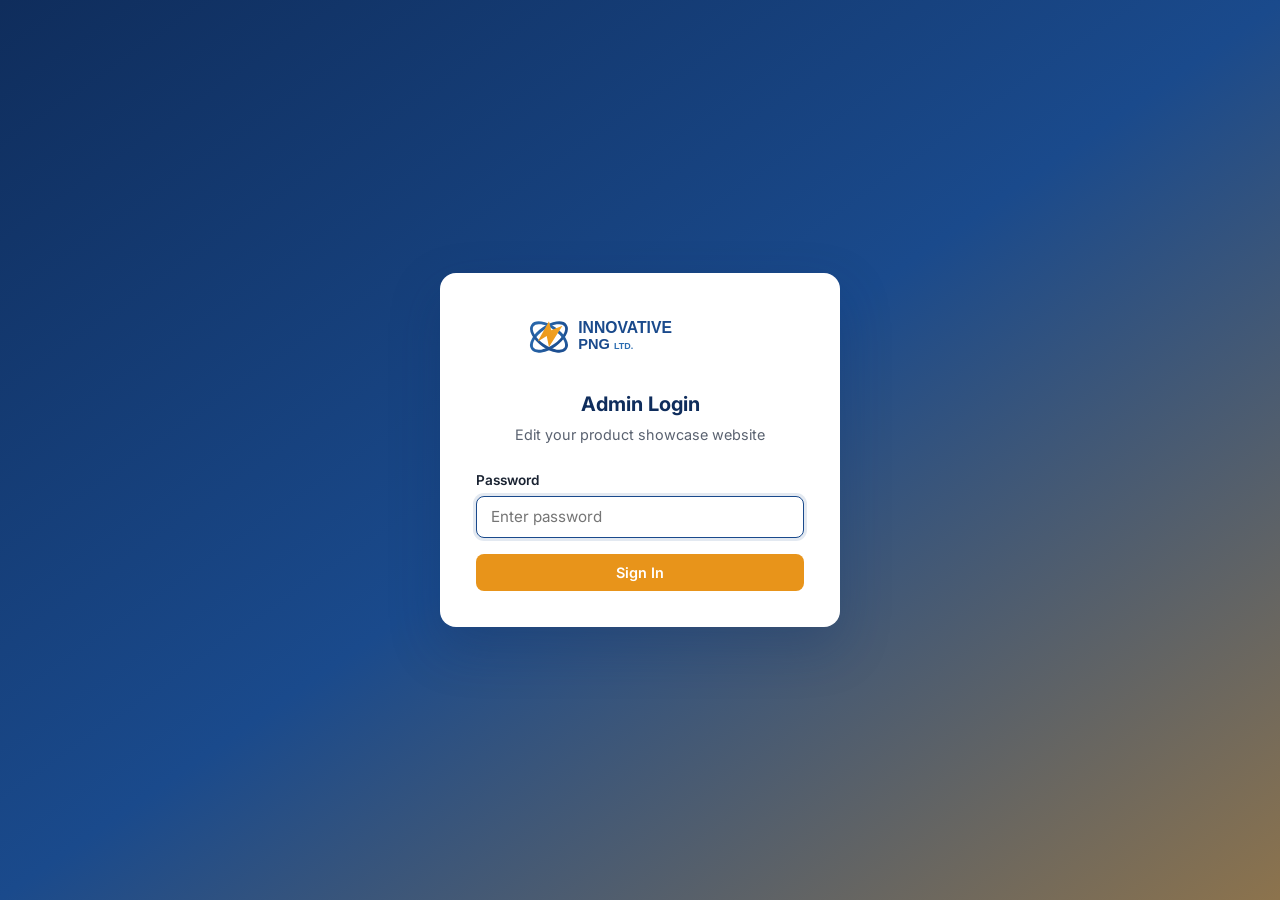
==== commit 02687003: "Sync website with updated local project Co-authored-by: Copilot <223556219+Copilot@users.noreply.git" ====
--- a/admin/index.html
+++ b/admin/index.html
@@ -3,7 +3,9 @@
 <head>
   <meta charset="UTF-8">
   <meta name="viewport" content="width=device-width, initial-scale=1.0">
+  <meta name="robots" content="noindex, nofollow">
   <title>Admin | Innovative PNG Ltd</title>
+  <link rel="icon" type="image/svg+xml" href="../images/logo.svg">
   <link href="https://fonts.googleapis.com/css2?family=Inter:wght@400;500;600;700;800&display=swap" rel="stylesheet">
   <style>
     :root {
@@ -18,16 +20,17 @@
     .login-box { background: var(--card); border-radius: 16px; padding: 2.25rem; width: 100%; max-width: 400px; box-shadow: 0 20px 50px rgba(15,45,92,.25); }
     .login-logo { text-align: center; margin-bottom: 1.5rem; }
     .login-logo img { height: 56px; margin: 0 auto 0.75rem; display: block; }
-    .login-logo .tagline { font-size: 0.75rem; font-weight: 600; letter-spacing: 0.06em; text-transform: uppercase; color: var(--blue-mid); }
     .login-box h1 { font-size: 1.25rem; text-align: center; color: var(--blue-dark); }
     .login-box .sub { color: var(--muted); margin: 0.35rem 0 1.5rem; font-size: 0.9rem; text-align: center; }
     .form-group { margin-bottom: 1rem; }
-    .form-group label { display: block; font-size: 0.85rem; font-weight: 600; margin-bottom: 0.35rem; }
+    .form-group label, .field-label { display: block; font-size: 0.85rem; font-weight: 600; margin-bottom: 0.35rem; }
     .form-group input, .form-group textarea, .form-group select { width: 100%; padding: 0.65rem 0.85rem; border: 1px solid var(--border); border-radius: 8px; font-family: inherit; font-size: 0.95rem; }
-    .form-group input:focus, .form-group textarea:focus { outline: none; border-color: var(--blue); box-shadow: 0 0 0 3px rgba(26,74,140,.12); }
+    .form-group input[type=checkbox] { width: auto; }
+    .form-group input:focus, .form-group textarea:focus, .form-group select:focus { outline: none; border-color: var(--blue); box-shadow: 0 0 0 3px rgba(26,74,140,.12); }
     .btn { display: inline-flex; align-items: center; justify-content: center; gap: 0.35rem; padding: 0.65rem 1.15rem; border-radius: 8px; font-family: inherit; font-size: 0.9rem; font-weight: 600; border: none; cursor: pointer; }
+    .btn:disabled { opacity: .45; cursor: not-allowed; }
     .btn-primary { background: var(--orange); color: #fff; }
-    .btn-primary:hover { background: var(--orange-dark); }
+    .btn-primary:hover:not(:disabled) { background: var(--orange-dark); }
     .btn-primary.full { width: 100%; }
     .btn-secondary { background: #fff; color: var(--text); border: 1px solid var(--border); }
     .btn-danger { background: #fef2f2; color: var(--danger); border: 1px solid #fecaca; }
@@ -42,10 +45,16 @@
     .admin-header .brand img { height: 40px; filter: brightness(0) invert(1); }
     .admin-header .brand-text strong { display: block; font-size: 0.95rem; }
     .admin-header .brand-text span { font-size: 0.7rem; opacity: 0.7; letter-spacing: 0.04em; text-transform: uppercase; }
-    .admin-header .actions { display: flex; gap: 0.5rem; }
+    .admin-header .actions { display: flex; gap: 0.5rem; flex-wrap: wrap; }
     .admin-header a, .admin-header button.hdr-btn { color: #fff; background: rgba(255,255,255,.12); border: none; padding: 0.45rem 0.9rem; border-radius: 6px; font-size: 0.85rem; cursor: pointer; text-decoration: none; font-family: inherit; font-weight: 500; }
+    .admin-header button.hdr-btn.publish { background: var(--orange); }
     .admin-body { max-width: 1100px; margin: 0 auto; padding: 1.35rem 1.25rem 4rem; }
-    .stats { display: grid; grid-template-columns: repeat(4, 1fr); gap: 0.85rem; margin-bottom: 1.25rem; }
+    .status-bar { border-radius: 10px; padding: 0.7rem 1rem; font-size: 0.875rem; margin-bottom: 0.75rem; display: flex; gap: 0.75rem; align-items: center; justify-content: space-between; flex-wrap: wrap; }
+    .status-bar.clean { background: #ecfdf5; border: 1px solid #a7f3d0; color: #065f46; }
+    .status-bar.draft { background: #fff7ed; border: 1px solid #fed7aa; color: #7c2d12; }
+    .status-bar.warn { background: #fef2f2; border: 1px solid #fecaca; color: #991b1b; }
+    .status-bar button, .status-bar a { font: inherit; font-weight: 600; text-decoration: underline; background: none; border: none; color: inherit; cursor: pointer; }
+    .stats { display: grid; grid-template-columns: repeat(4, 1fr); gap: 0.85rem; margin: 1rem 0 1.25rem; }
     .stat-card { background: var(--card); border: 1px solid var(--border); border-radius: 12px; padding: 1rem 1.15rem; }
     .stat-card .label { font-size: 0.7rem; font-weight: 600; text-transform: uppercase; letter-spacing: 0.04em; color: var(--muted); }
     .stat-card .value { font-size: 1.6rem; font-weight: 800; color: var(--blue-dark); }
@@ -62,15 +71,13 @@
     .card-header { display: flex; justify-content: space-between; align-items: center; margin-bottom: 0.85rem; gap: 0.75rem; flex-wrap: wrap; }
     .card-header h2 { margin-bottom: 0; }
     .editor-note { background: #eef4fb; border: 1px solid #c5d5ea; border-radius: 10px; padding: 0.85rem 1rem; margin-bottom: 1.15rem; font-size: 0.9rem; color: var(--blue-dark); }
-    .page-preview { border: 2px solid var(--border); border-radius: 14px; overflow: hidden; background: #fff; box-shadow: 0 8px 30px rgba(15,45,92,.08); }
-    .pp-topbar { background: var(--blue-dark); color: rgba(255,255,255,.85); font-size: 0.7rem; padding: 0.35rem 1rem; display: flex; justify-content: space-between; }
+    .page-preview { border: 2px solid var(--border); border-radius: 14px; overflow: hidden; background: #fff; box-shadow: 0 8px 30px rgba(15,45,92,.08); margin-bottom: 1rem; }
+    .pp-topbar { background: var(--blue-dark); color: rgba(255,255,255,.85); font-size: 0.7rem; padding: 0.35rem 1rem; display: flex; justify-content: space-between; gap: 1rem; flex-wrap: wrap; }
     .pp-header { display: flex; align-items: center; gap: 0.75rem; padding: 0.65rem 1rem; border-bottom: 1px solid var(--border); }
     .pp-header img { height: 32px; }
     .pp-nav { background: var(--blue); color: #fff; font-size: 0.7rem; font-weight: 600; padding: 0.5rem 1rem; display: flex; gap: 0.85rem; flex-wrap: wrap; }
-    .pp-hero { background: linear-gradient(135deg, #0f2d5c 0%, #1a4a8c 55%, #e8941a 100%); color: #fff; padding: 1.5rem 1rem; display: grid; grid-template-columns: 1.2fr 0.8fr; gap: 1rem; align-items: center; }
-    .pp-hero h2 { font-size: 1.15rem; margin-bottom: 0.35rem; color: #fff; }
-    .pp-hero p { font-size: 0.8rem; opacity: 0.9; margin-bottom: 0.65rem; }
-    .pp-hero .mini-btn { display: inline-block; background: var(--orange); color: #fff; font-size: 0.7rem; font-weight: 600; padding: 0.35rem 0.7rem; border-radius: 6px; }
+    .pp-hero { background: linear-gradient(135deg, #0f2d5c 0%, #1a4a8c 55%, #e8941a 100%); color: #fff; padding: 1.5rem 1rem; display: grid; grid-template-columns: 1.2fr 0.8fr; gap: 1rem; align-items: start; }
+    .pp-hero .mini-label { display: block; font-size: 0.7rem; font-weight: 600; opacity: .85; margin-bottom: 0.2rem; }
     .img-slot { position: relative; border: 2px dashed rgba(255,255,255,0.45); border-radius: 10px; background: rgba(0,0,0,0.15); min-height: 120px; display: flex; align-items: center; justify-content: center; overflow: hidden; cursor: pointer; }
     .img-slot:hover { border-color: var(--orange); background: rgba(0,0,0,0.25); }
     .img-slot img { width: 100%; height: 100%; object-fit: cover; position: absolute; inset: 0; }
@@ -78,6 +85,9 @@
     .img-slot.has-image .slot-label { opacity: 0; }
     .img-slot.has-image:hover .slot-label { opacity: 1; background: rgba(0,0,0,.55); border-radius: 6px; }
     .img-slot input[type=file] { display: none; }
+    .img-slot.light { border-color: #c5cad3; background: #eef0f3; color: var(--muted); min-height: 140px; }
+    .img-slot.light .slot-label { color: var(--muted); text-shadow: none; }
+    .img-slot.light:hover { border-color: var(--orange); }
     .pp-section { padding: 1.15rem 1rem; border-top: 1px solid var(--border); }
     .pp-section h3 { font-size: 0.85rem; margin-bottom: 0.65rem; color: var(--blue-dark); }
     .pp-cats { display: grid; grid-template-columns: repeat(4, 1fr); gap: 0.5rem; }
@@ -90,14 +100,9 @@
     .pp-prod-body { padding: 0.4rem 0.5rem; }
     .pp-prod-body strong { display: block; font-size: 0.72rem; }
     .pp-prod-body span { color: var(--muted); }
-    .pp-about { display: grid; grid-template-columns: 1.2fr 0.8fr; gap: 0.85rem; align-items: start; }
-    .pp-about .text { font-size: 0.8rem; color: var(--muted); }
-    .img-slot.light { border-color: #c5cad3; background: #eef0f3; color: var(--muted); min-height: 140px; }
-    .img-slot.light .slot-label { color: var(--muted); text-shadow: none; }
-    .img-slot.light:hover { border-color: var(--orange); }
     .slot-actions { display: flex; gap: 0.35rem; margin-top: 0.4rem; flex-wrap: wrap; }
     .text-edit-row { margin-bottom: 0.65rem; }
-    .text-edit-row input, .text-edit-row textarea { width: 100%; padding: 0.45rem 0.65rem; border: 1px solid var(--border); border-radius: 6px; font-family: inherit; font-size: 0.85rem; }
+    .text-edit-row input, .text-edit-row textarea, .bound-input { width: 100%; padding: 0.45rem 0.65rem; border: 1px solid var(--border); border-radius: 6px; font-family: inherit; font-size: 0.85rem; color: var(--text); }
     .toolbar { display: flex; gap: 0.5rem; flex-wrap: wrap; margin-bottom: 0.85rem; }
     .toolbar input[type=search] { flex: 1; min-width: 140px; padding: 0.5rem 0.75rem; border: 1px solid var(--border); border-radius: 8px; font-family: inherit; font-size: 0.9rem; }
     .toolbar select { padding: 0.5rem 0.65rem; border: 1px solid var(--border); border-radius: 8px; font-family: inherit; font-size: 0.85rem; background: #fff; }
@@ -107,10 +112,18 @@
     .product-thumb img { width: 100%; height: 100%; object-fit: cover; }
     .product-info h3 { font-size: 0.9rem; }
     .product-info p { font-size: 0.75rem; color: var(--muted); }
+    .product-info p .nocat { color: var(--danger); font-weight: 600; }
+    .badges { display: flex; gap: 0.25rem; flex-wrap: wrap; }
     .badge { font-size: 0.65rem; font-weight: 600; padding: 0.15rem 0.45rem; border-radius: 999px; background: #d1fae5; color: var(--success); }
-    .badge.out { background: #f3f4f6; color: #6b7280; }
-    .badge.feat { background: #fff7ed; color: var(--orange-dark); margin-left: 0.2rem; }
+    .badge.off { background: #f3f4f6; color: #6b7280; }
+    .badge.out { background: #fef3c7; color: #92400e; }
+    .badge.feat { background: #fff7ed; color: var(--orange-dark); }
     .row-actions { display: flex; gap: 0.3rem; flex-wrap: wrap; }
+    .cat-row { display: grid; grid-template-columns: 60px 1.1fr 2fr auto auto; gap: 0.6rem; align-items: center; padding: 0.65rem; background: var(--bg); border: 1px solid var(--border); border-radius: 10px; margin-bottom: 0.55rem; }
+    .cat-row input { width: 100%; padding: 0.45rem 0.65rem; border: 1px solid var(--border); border-radius: 6px; font-family: inherit; font-size: 0.9rem; }
+    .cat-row .cat-icon { text-align: center; font-size: 1.1rem; }
+    .cat-meta { font-size: 0.72rem; color: var(--muted); }
+    .cat-meta code { background: #e8eef6; padding: 0.05rem 0.3rem; border-radius: 4px; }
     .modal-overlay { position: fixed; inset: 0; background: rgba(15,45,92,.45); display: none; align-items: center; justify-content: center; z-index: 200; padding: 1rem; }
     .modal-overlay.show { display: flex; }
     .modal { background: #fff; border-radius: 14px; width: 100%; max-width: 520px; max-height: 90vh; overflow-y: auto; padding: 1.35rem; }
@@ -121,15 +134,24 @@
     .grid-2 { display: grid; grid-template-columns: 1fr 1fr; gap: 0.75rem; }
     .check-row { display: flex; gap: 1.1rem; flex-wrap: wrap; margin: 0.4rem 0 0.85rem; }
     .check-row label { font-size: 0.875rem; font-weight: 500; display: flex; align-items: center; gap: 0.35rem; cursor: pointer; }
+    .check-line { display: flex; align-items: flex-start; gap: 0.55rem; margin-bottom: 0.85rem; font-size: 0.9rem; }
+    .check-line input { margin-top: 0.25rem; }
+    .check-line small { display: block; color: var(--muted); font-size: 0.78rem; }
+    .steps { margin: 0.5rem 0 1rem 1.2rem; font-size: 0.9rem; }
+    .steps li { margin-bottom: 0.35rem; }
     .success-toast { position: fixed; bottom: 1.25rem; right: 1.25rem; background: var(--success); color: #fff; padding: 0.75rem 1.15rem; border-radius: 10px; font-size: 0.9rem; font-weight: 500; display: none; z-index: 300; box-shadow: 0 8px 24px rgba(0,0,0,.15); }
+    .success-toast.error { background: var(--danger); }
     .success-toast.show { display: block; }
     .empty { color: var(--muted); padding: 1.25rem 0; text-align: center; font-size: 0.9rem; }
     @media (max-width: 720px) {
       .stats { grid-template-columns: 1fr 1fr; }
-      .pp-hero, .pp-about { grid-template-columns: 1fr; }
+      .pp-hero { grid-template-columns: 1fr; }
       .pp-cats, .pp-products { grid-template-columns: 1fr 1fr; }
       .product-row { grid-template-columns: 48px 1fr; }
-      .row-actions { grid-column: 1/-1; justify-content: flex-end; }
+      .product-row .badges, .row-actions { grid-column: 1/-1; }
+      .cat-row { grid-template-columns: 52px 1fr; }
+      .cat-row .cat-blurb, .cat-row .cat-meta, .cat-row .row-actions { grid-column: 1/-1; }
+      .grid-2 { grid-template-columns: 1fr; }
     }
   </style>
 </head>
@@ -138,17 +160,14 @@
     <div class="login-box">
       <div class="login-logo">
         <img src="../images/logo.svg" alt="Innovative PNG Ltd">
-        <div class="tagline">Creative · Reliable · Future-Ready</div>
       </div>
       <h1>Admin Login</h1>
       <p class="sub">Edit your product showcase website</p>
       <form id="loginForm">
-        <div class="form-group"><label>Username</label><input type="text" id="username" value="admin" autocomplete="username"></div>
-        <div class="form-group"><label>Password</label><input type="password" id="password" placeholder="Enter password" autocomplete="current-password"></div>
+        <div class="form-group"><label for="password">Password</label><input type="password" id="password" placeholder="Enter password" autocomplete="current-password" autofocus></div>
         <button type="submit" class="btn btn-primary full">Sign In</button>
         <p class="error-msg" id="loginError">Incorrect password. Try again.</p>
       </form>
-      <p class="hint" style="text-align:center;margin-top:1.15rem">Default: <strong>innovative2024</strong> · Change in Settings</p>
     </div>
   </div>
 
@@ -156,188 +175,275 @@
     <header class="admin-header">
       <div class="brand">
         <img src="../images/logo.svg" alt="">
-        <div class="brand-text"><strong>Admin Panel</strong><span>Creative · Reliable · Future-Ready</span></div>
+        <div class="brand-text"><strong>Admin Panel</strong><span id="brandName">Innovative PNG Ltd</span></div>
       </div>
       <div class="actions">
-        <a href="../index.html" target="_blank">View Site</a>
+        <a href="../index.html" target="_blank" rel="noopener">View Site</a>
+        <button class="hdr-btn publish" id="publishBtn" title="Download the file that makes your edits live for everyone">Publish ⬇</button>
         <button class="hdr-btn" id="logoutBtn">Log out</button>
       </div>
     </header>
 
     <div class="admin-body">
+      <div class="status-bar warn" id="passWarn" style="display:none">
+        <span>You are still using the default password. Anyone who has read the project files knows it.</span>
+        <button type="button" id="goChangePass">Change it now</button>
+      </div>
+      <div class="status-bar clean" id="statusBar">
+        <span id="statusText"></span>
+        <span><button type="button" id="statusPublish">Publish</button> <button type="button" id="statusDiscard">Discard edits</button></span>
+      </div>
+
       <div class="stats">
         <div class="stat-card"><div class="label">Products</div><div class="value" id="statTotal">0</div></div>
-        <div class="stat-card"><div class="label">Shown</div><div class="value green" id="statStock">0</div></div>
-        <div class="stat-card"><div class="label">Hidden</div><div class="value muted" id="statOut">0</div></div>
+        <div class="stat-card"><div class="label">Visible on site</div><div class="value green" id="statShown">0</div></div>
+        <div class="stat-card"><div class="label">Out of stock</div><div class="value muted" id="statOut">0</div></div>
         <div class="stat-card"><div class="label">Featured</div><div class="value orange" id="statFeat">0</div></div>
       </div>
 
       <div class="tabs">
         <button class="tab-btn active" data-tab="pages">Page Editor</button>
         <button class="tab-btn" data-tab="products">Products</button>
+        <button class="tab-btn" data-tab="categories">Categories</button>
         <button class="tab-btn" data-tab="site">Business Info</button>
         <button class="tab-btn" data-tab="settings">Settings</button>
-        <button class="tab-btn" data-tab="export">Export / Import</button>
-      </div>
-
+        <button class="tab-btn" data-tab="publish">Publish &amp; Backup</button>
+      </div>
+
+      <!-- ============ PAGE EDITOR ============ -->
       <div class="panel active" id="panel-pages">
         <div class="editor-note">
-          <strong>Visual page editor</strong> — This layout matches your public website. Click any dashed image area to upload a photo. Changes save in this browser and show on the live site when you open it on the same device.
-        </div>
-
-        <div class="page-preview" id="pagePreview">
-          <div class="pp-topbar"><span>Mount Hagen · Mon–Fri 8am–5pm</span><span>+675 7994 9919</span></div>
-          <div class="pp-header">
-            <img src="../images/logo.svg" alt="Logo">
-            <span style="font-size:0.75rem;color:var(--muted)">Header · logo is fixed</span>
-          </div>
-          <div class="pp-nav"><span>All Products</span><span>Stationery</span><span>Phone</span><span>Charging</span><span>Laptop</span><span>About</span><span>Contact</span></div>
-
-          <div class="pp-hero">
+          <strong>Visual page editor</strong> — This layout matches your public home page. Edit the text right in the preview, click a dashed area to upload a photo, then press the Save button of that section. Edits are a draft until you <strong>Publish</strong>.
+        </div>
+
+        <div class="page-preview">
+          <div class="pp-topbar"><span id="ppTopLeft"></span><span id="ppTopRight"></span></div>
+          <div class="pp-header"><img src="../images/logo.svg" alt="Logo"><span style="font-size:0.75rem;color:var(--muted)">Header · logo is fixed · menu follows your Categories</span></div>
+          <div class="pp-nav" id="ppNav"></div>
+
+          <div class="pp-hero" data-scope="hero">
             <div>
-              <div class="text-edit-row"><input type="text" id="heroHeadline" placeholder="Hero headline"></div>
-              <div class="text-edit-row"><textarea id="heroLead" rows="2" placeholder="Short description under the headline"></textarea></div>
-              <span class="mini-btn">View Products</span>
-              <div class="slot-actions" style="margin-top:0.65rem">
-                <button class="btn btn-primary btn-sm" id="saveHeroBtn">Save hero text</button>
+              <div class="text-edit-row"><label class="mini-label" for="heroHeadline">Headline</label><input type="text" id="heroHeadline" data-bind="hero.headline"></div>
+              <div class="text-edit-row"><label class="mini-label" for="heroLead">Text under the headline</label><textarea id="heroLead" rows="3" data-bind="hero.lead"></textarea></div>
+              <div class="text-edit-row"><label class="mini-label" for="heroBadges">Small badges (separate with commas)</label><input type="text" id="heroBadges" data-bind="hero.badges" data-type="csv"></div>
+              <div class="grid-2">
+                <div class="text-edit-row"><label class="mini-label" for="heroPrimary">Main button</label><input type="text" id="heroPrimary" data-bind="hero.primaryLabel"></div>
+                <div class="text-edit-row"><label class="mini-label" for="heroSecondary">Second button</label><input type="text" id="heroSecondary" data-bind="hero.secondaryLabel"></div>
               </div>
+              <div class="slot-actions"><button class="btn btn-primary btn-sm" data-save="Hero saved">Save hero</button></div>
             </div>
             <div>
-              <div class="img-slot" id="slotHero" data-slot="hero" title="Click to upload hero image">
+              <div class="img-slot" id="slotHero" title="Click to upload hero image">
                 <div class="slot-label">📷 Hero / shop photo<br><small>Click to upload</small></div>
               </div>
-              <input type="file" id="fileHero" accept="image/*">
-              <div class="slot-actions">
-                <button class="btn btn-secondary btn-sm" id="clearHero">Remove image</button>
-              </div>
+              <input type="file" id="fileHero" accept="image/*" hidden>
+              <div class="slot-actions"><button class="btn btn-secondary btn-sm" id="clearHero">Remove image</button></div>
             </div>
           </div>
 
           <div class="pp-section">
-            <h3>Category cards (fixed labels)</h3>
-            <div class="pp-cats">
-              <div class="pp-cat"><strong>📚 Stationery</strong>Books, pens, folders</div>
-              <div class="pp-cat"><strong>📱 Phone</strong>Cases, protectors</div>
-              <div class="pp-cat"><strong>⚡ Charging</strong>Chargers, cables</div>
-              <div class="pp-cat"><strong>💻 Laptop</strong>Mice, bags</div>
+            <h3>Category cards (managed in the Categories tab)</h3>
+            <div class="pp-cats" id="ppCats"></div>
+          </div>
+
+          <div class="pp-section" style="background:#fafbfc">
+            <h3>Featured products (managed in the Products tab)</h3>
+            <div class="pp-products" id="ppFeatured"></div>
+            <p class="hint" style="margin-top:0.5rem">Star a product in the Products tab to feature it here. The home page shows up to the number set in Settings.</p>
+          </div>
+
+          <div class="pp-section" data-scope="why">
+            <h3>“Why us” strip — one item per line, written as <em>Title | short text</em></h3>
+            <div class="text-edit-row"><textarea id="whyText" rows="4" data-bind="why" data-type="pairs" aria-label="Why us items"></textarea></div>
+            <button class="btn btn-primary btn-sm" data-save="Strip saved">Save strip</button>
+          </div>
+
+          <div class="pp-section" data-scope="cta">
+            <h3>Call-to-action band</h3>
+            <div class="text-edit-row"><input type="text" data-bind="cta.title" aria-label="Band title"></div>
+            <div class="text-edit-row"><textarea rows="2" data-bind="cta.text" aria-label="Band text"></textarea></div>
+            <button class="btn btn-primary btn-sm" data-save="Band saved">Save band</button>
+          </div>
+        </div>
+
+        <div class="card" data-scope="shop">
+          <h2>Shop page</h2>
+          <div class="form-group"><label>Page title</label><input type="text" data-bind="shop.title"></div>
+          <div class="form-group"><label>Text under the title</label><input type="text" data-bind="shop.subtitle"></div>
+          <button class="btn btn-primary" data-save="Shop page saved">Save shop page</button>
+        </div>
+
+        <div class="card" data-scope="about">
+          <h2>About page</h2>
+          <div class="form-group"><label>Page title</label><input type="text" data-bind="about.title"></div>
+          <div class="form-group"><label>Text under the title</label><input type="text" data-bind="about.subtitle"></div>
+          <div class="form-group"><label>Heading</label><input type="text" data-bind="about.heading"></div>
+          <div class="form-group"><label>Story paragraphs</label><textarea rows="6" data-bind="about.paragraphs" data-type="paras"></textarea><p class="hint">Leave a blank line between paragraphs.</p></div>
+          <div class="form-group"><label>List heading</label><input type="text" data-bind="about.offerHeading"></div>
+          <div class="form-group"><label>List items</label><textarea rows="5" data-bind="about.offers" data-type="lines"></textarea><p class="hint">One item per line. Leave empty to hide the list.</p></div>
+          <div class="form-group">
+            <label>About photo</label>
+            <div class="img-slot light" id="slotAbout" title="Click to upload about image" style="max-width:260px">
+              <div class="slot-label">📷 About / team photo<br><small>Click to upload</small></div>
             </div>
-          </div>
-
-          <div class="pp-section" style="background:#fafbfc">
-            <h3>Featured products (managed under Products tab)</h3>
-            <div class="pp-products" id="ppFeatured"></div>
-            <p class="hint" style="margin-top:0.5rem">Mark products as Featured in the Products tab to show them here.</p>
-          </div>
-
-          <div class="pp-section">
-            <h3>About page photo</h3>
-            <div class="pp-about">
-              <div class="text">
-                <p>This image appears on the About page next to your company story. Use a photo of the shop, team, or storefront.</p>
-              </div>
-              <div>
-                <div class="img-slot light" id="slotAbout" data-slot="about" title="Click to upload about image">
-                  <div class="slot-label">📷 About / team photo<br><small>Click to upload</small></div>
-                </div>
-                <input type="file" id="fileAbout" accept="image/*">
-                <div class="slot-actions"><button class="btn btn-secondary btn-sm" id="clearAbout">Remove image</button></div>
-              </div>
-            </div>
-          </div>
-
-          <div class="pp-section">
-            <h3>Contact page map / location image</h3>
-            <div class="img-slot light" id="slotMap" data-slot="map" style="min-height:100px;aspect-ratio:21/9" title="Click to upload map image">
+            <input type="file" id="fileAbout" accept="image/*" hidden>
+            <div class="slot-actions"><button class="btn btn-secondary btn-sm" id="clearAbout">Remove image</button></div>
+          </div>
+          <button class="btn btn-primary" data-save="About page saved">Save about page</button>
+        </div>
+
+        <div class="card" data-scope="contact">
+          <h2>Contact page</h2>
+          <div class="form-group"><label>Page title</label><input type="text" data-bind="contact.title"></div>
+          <div class="form-group"><label>Text under the title</label><input type="text" data-bind="contact.subtitle"></div>
+          <div class="form-group"><label>Text above the message form</label><input type="text" data-bind="contact.formIntro"></div>
+          <div class="form-group">
+            <label>Map / shop frontage photo</label>
+            <div class="img-slot light" id="slotMap" title="Click to upload map image" style="aspect-ratio:21/9;min-height:100px">
               <div class="slot-label">🗺️ Map or shop frontage<br><small>Click to upload</small></div>
             </div>
-            <input type="file" id="fileMap" accept="image/*">
+            <input type="file" id="fileMap" accept="image/*" hidden>
             <div class="slot-actions"><button class="btn btn-secondary btn-sm" id="clearMap">Remove image</button></div>
           </div>
-        </div>
-      </div>
-
+          <p class="hint" style="margin-bottom:0.85rem">Address, hours, phone and email come from the Business Info tab.</p>
+          <button class="btn btn-primary" data-save="Contact page saved">Save contact page</button>
+        </div>
+      </div>
+
+      <!-- ============ PRODUCTS ============ -->
       <div class="panel" id="panel-products">
         <div class="card">
           <div class="card-header">
             <h2>Product catalogue</h2>
             <button class="btn btn-primary btn-sm" id="addProductBtn">+ Add Product</button>
           </div>
-          <p class="hint" style="margin-bottom:0.85rem">Showcase only — no online selling. Prices are indicative for advertising.</p>
+          <p class="hint" style="margin-bottom:0.85rem">Showcase only — no online selling. <strong>Visible</strong> controls whether a product appears on the site at all; <strong>In stock</strong> only changes its badge.</p>
           <div class="toolbar">
-            <input type="search" id="searchProducts" placeholder="Search products…">
-            <select id="filterCategory"><option value="">All categories</option><option value="stationery">Stationery</option><option value="phone">Phone</option><option value="charging">Charging</option><option value="laptop">Laptop</option></select>
-            <select id="filterStock"><option value="">All</option><option value="in">Shown</option><option value="out">Hidden</option></select>
-            <select id="sortProducts"><option value="name">Name</option><option value="price-asc">Price ↑</option><option value="price-desc">Price ↓</option><option value="newest">Newest</option></select>
-          </div>
+            <input type="search" id="searchProducts" placeholder="Search products…" aria-label="Search products">
+            <select id="filterCategory" aria-label="Category"></select>
+            <select id="filterVisible" aria-label="Visibility"><option value="">Visible + hidden</option><option value="yes">Visible only</option><option value="no">Hidden only</option></select>
+            <select id="filterStock" aria-label="Stock"><option value="">Any stock</option><option value="in">In stock</option><option value="out">Out of stock</option></select>
+            <select id="sortProducts" aria-label="Sort"><option value="manual">Shop order (manual)</option><option value="name">Name</option><option value="price-asc">Price ↑</option><option value="price-desc">Price ↓</option><option value="newest">Newest</option></select>
+          </div>
+          <p class="hint" id="orderHint" style="margin:-0.35rem 0 0.75rem"></p>
           <div class="product-list" id="productList"></div>
         </div>
       </div>
 
+      <!-- ============ CATEGORIES ============ -->
+      <div class="panel" id="panel-categories">
+        <div class="card">
+          <div class="card-header">
+            <h2>Categories</h2>
+            <button class="btn btn-primary btn-sm" id="addCategoryBtn">+ Add category</button>
+          </div>
+          <p class="hint" style="margin-bottom:0.85rem">These drive the menu, the home-page cards, the shop filters and the footer links. Renaming keeps products attached. A category can only be deleted once it has no products.</p>
+          <div id="catList"></div>
+          <button class="btn btn-primary" id="saveCategoriesBtn" style="margin-top:0.5rem">Save categories</button>
+        </div>
+      </div>
+
+      <!-- ============ BUSINESS INFO ============ -->
       <div class="panel" id="panel-site">
-        <div class="card">
+        <div class="card" data-scope="site">
           <h2>Business information</h2>
-          <div class="form-group"><label>Business Name</label><input type="text" id="siteName"></div>
-          <div class="form-group"><label>Tagline</label><input type="text" id="siteTagline" placeholder="Creative · Reliable · Future-Ready"></div>
+          <p class="hint" style="margin:-0.4rem 0 0.85rem">Shown in the header, footer, contact page and anywhere your details appear.</p>
+          <div class="form-group"><label>Business name</label><input type="text" data-bind="site.businessName"></div>
+          <div class="form-group"><label>Tagline (used in the browser tab title)</label><input type="text" data-bind="site.tagline"></div>
+          <div class="form-group"><label>Top bar message</label><input type="text" data-bind="site.topbar"></div>
           <div class="grid-2">
-            <div class="form-group"><label>Phone</label><input type="text" id="sitePhone"></div>
-            <div class="form-group"><label>Email</label><input type="email" id="siteEmail"></div>
-          </div>
-          <div class="form-group"><label>Address</label><textarea id="siteAddress" rows="3"></textarea></div>
-          <div class="form-group"><label>Opening Hours</label><input type="text" id="siteHours"></div>
-          <button class="btn btn-primary" id="saveSiteBtn">Save</button>
-        </div>
-      </div>
-
+            <div class="form-group"><label>Phone</label><input type="text" data-bind="site.phone"></div>
+            <div class="form-group"><label>Email</label><input type="email" data-bind="site.email"></div>
+          </div>
+          <div class="form-group"><label>Address</label><textarea rows="5" data-bind="site.address"></textarea><p class="hint">Each line is shown on its own line.</p></div>
+          <div class="form-group"><label>Opening hours</label><textarea rows="2" data-bind="site.hours"></textarea></div>
+          <div class="form-group"><label>Footer description</label><textarea rows="3" data-bind="site.footerBlurb"></textarea></div>
+          <button class="btn btn-primary" data-save="Business info saved">Save</button>
+        </div>
+      </div>
+
+      <!-- ============ SETTINGS ============ -->
       <div class="panel" id="panel-settings">
+        <div class="card" data-scope="settings">
+          <h2>Shop settings</h2>
+          <div class="grid-2">
+            <div class="form-group"><label>Currency symbol</label><input type="text" maxlength="6" data-bind="settings.currency"></div>
+            <div class="form-group"><label>Note under each price</label><input type="text" data-bind="settings.priceNote" placeholder="e.g. indicative (leave empty for none)"></div>
+          </div>
+          <div class="form-group"><label>Featured products on the home page (1–12)</label><input type="number" min="1" max="12" step="1" data-bind="settings.featuredCount" data-type="num"></div>
+          <label class="check-line"><input type="checkbox" data-bind="settings.showSoldOut" data-type="bool"><span>Show out-of-stock products<small>They appear with a “Currently unavailable” badge. Turn off to hide them from visitors.</small></span></label>
+          <label class="check-line"><input type="checkbox" data-bind="settings.showImagePlaceholders" data-type="bool"><span>Show dashed photo placeholders where no photo has been uploaded<small>Turn off for a clean look until you have real photos.</small></span></label>
+          <div class="form-group"><label>Contact form service URL (optional)</label><input type="url" data-bind="settings.formEndpoint" placeholder="https://formspree.io/f/xxxxxxxx"><p class="hint">Leave empty and the form opens the visitor’s email app with the message ready to send to your email address.</p></div>
+          <button class="btn btn-primary" data-save="Settings saved">Save settings</button>
+        </div>
+
         <div class="card">
           <h2>Change password</h2>
-          <div class="form-group"><label>Current</label><input type="password" id="curPass"></div>
-          <div class="form-group"><label>New</label><input type="password" id="newPass"></div>
-          <div class="form-group"><label>Confirm</label><input type="password" id="newPass2"></div>
+          <p class="hint" style="margin:-0.4rem 0 0.85rem">This only locks the admin screen in a browser. It is not real security — see the README.</p>
+          <div class="form-group"><label>Current</label><input type="password" id="curPass" autocomplete="current-password"></div>
+          <div class="form-group"><label>New (6+ characters)</label><input type="password" id="newPass" autocomplete="new-password"></div>
+          <div class="form-group"><label>Confirm</label><input type="password" id="newPass2" autocomplete="new-password"></div>
           <button class="btn btn-primary" id="changePassBtn">Update Password</button>
         </div>
+
         <div class="card">
           <h2>Quick actions</h2>
           <div style="display:flex;flex-wrap:wrap;gap:0.45rem">
-            <button class="btn btn-secondary btn-sm" id="markAllStock">Show all products</button>
+            <button class="btn btn-secondary btn-sm" id="markAllVisible">Make all products visible</button>
+            <button class="btn btn-secondary btn-sm" id="markAllStock">Mark all in stock</button>
             <button class="btn btn-secondary btn-sm" id="clearFeatured">Clear featured</button>
-            <button class="btn btn-secondary btn-sm" id="sortByName">Sort A–Z</button>
-          </div>
-        </div>
-      </div>
-
-      <div class="panel" id="panel-export">
-        <div class="card">
-          <h2>Export</h2>
-          <p class="hint" style="margin-bottom:0.75rem">Download a JSON backup of products, images and settings.</p>
-          <button class="btn btn-primary" id="exportBtn">Download JSON</button>
-        </div>
-        <div class="card">
-          <h2>Import</h2>
-          <input type="file" id="importFile" accept=".json,application/json">
-          <button class="btn btn-secondary" id="importBtn" style="margin-top:0.65rem">Import JSON</button>
-        </div>
-        <div class="card">
-          <h2>Reset</h2>
-          <button class="btn btn-danger" id="resetBtn">Reset to demo defaults</button>
+            <button class="btn btn-secondary btn-sm" id="sortByName">Sort shop order A–Z</button>
+          </div>
+        </div>
+      </div>
+
+      <!-- ============ PUBLISH & BACKUP ============ -->
+      <div class="panel" id="panel-publish">
+        <div class="card">
+          <h2>Publish your changes</h2>
+          <p class="hint" style="margin:-0.4rem 0 0.5rem">Edits made here are saved only in <em>this browser</em> as a draft. To show them to every visitor, update the site's content file:</p>
+          <ol class="steps">
+            <li>Click <strong>Download content.js</strong>.</li>
+            <li>Replace <code>js/content.js</code> in the website folder with the downloaded file.</li>
+            <li>Upload / deploy the website again (or commit it to GitHub if it is hosted there).</li>
+            <li>Come back and click <strong>Discard edits</strong> so this browser shows the published copy again.</li>
+          </ol>
+          <button class="btn btn-primary" id="downloadContentBtn">Download content.js</button>
+          <p class="hint" id="contentSize"></p>
+        </div>
+        <div class="card">
+          <h2>Backup</h2>
+          <p class="hint" style="margin-bottom:0.75rem">A JSON copy of everything (text, products, photos, settings). Use Import to restore it, or to move your edits to another computer.</p>
+          <button class="btn btn-secondary" id="exportBtn">Download backup (JSON)</button>
+          <div style="margin-top:1rem">
+            <input type="file" id="importFile" accept=".json,application/json">
+            <button class="btn btn-secondary" id="importBtn" style="margin-top:0.65rem">Import backup</button>
+          </div>
+        </div>
+        <div class="card">
+          <h2>Discard edits</h2>
+          <p class="hint" style="margin-bottom:0.75rem">Throws away the draft in this browser and goes back to the published content (js/content.js).</p>
+          <button class="btn btn-danger" id="resetBtn">Discard unpublished edits</button>
         </div>
       </div>
     </div>
   </div>
 
+  <!-- Product editor -->
   <div class="modal-overlay" id="productModal">
-    <div class="modal">
+    <div class="modal" role="dialog" aria-modal="true" aria-labelledby="modalTitle">
       <h2 id="modalTitle">Add Product</h2>
       <form id="productForm">
         <input type="hidden" id="productId">
-        <div class="form-group"><label>Name *</label><input type="text" id="prodName" required></div>
+        <div class="form-group"><label for="prodName">Name *</label><input type="text" id="prodName" required></div>
         <div class="grid-2">
-          <div class="form-group"><label>Category</label><select id="prodCategory"><option value="stationery">Stationery</option><option value="phone">Phone</option><option value="charging">Charging</option><option value="laptop">Laptop</option></select></div>
-          <div class="form-group"><label>Price (PGK)</label><input type="number" id="prodPrice" step="0.01" min="0" required></div>
-        </div>
-        <div class="form-group"><label>Description</label><textarea id="prodDesc" rows="3"></textarea></div>
+          <div class="form-group"><label for="prodCategory">Category</label><select id="prodCategory"></select></div>
+          <div class="form-group"><label for="prodPrice">Price</label><input type="number" id="prodPrice" step="0.01" min="0" required></div>
+        </div>
+        <div class="form-group"><label for="prodDesc">Description</label><textarea id="prodDesc" rows="3"></textarea></div>
         <div class="check-row">
-          <label><input type="checkbox" id="prodInStock" checked> Show on site</label>
+          <label><input type="checkbox" id="prodVisible" checked> Visible on site</label>
+          <label><input type="checkbox" id="prodInStock" checked> In stock</label>
           <label><input type="checkbox" id="prodFeatured"> Featured</label>
         </div>
         <div class="form-group">
@@ -348,15 +454,16 @@
         </div>
         <div class="modal-actions">
           <button type="button" class="btn btn-secondary" id="cancelModal">Cancel</button>
-          <button type="submit" class="btn btn-primary">Save</button>
+          <button type="submit" class="btn btn-primary" id="saveProductBtn">Save</button>
         </div>
       </form>
     </div>
   </div>
 
-  <div class="success-toast" id="toast">Saved</div>
-
+  <div class="success-toast" id="toast" role="status">Saved</div>
+
+  <script src="../js/content.js"></script>
   <script src="../js/data.js"></script>
   <script src="admin.js"></script>
 </body>
-</html>+</html>
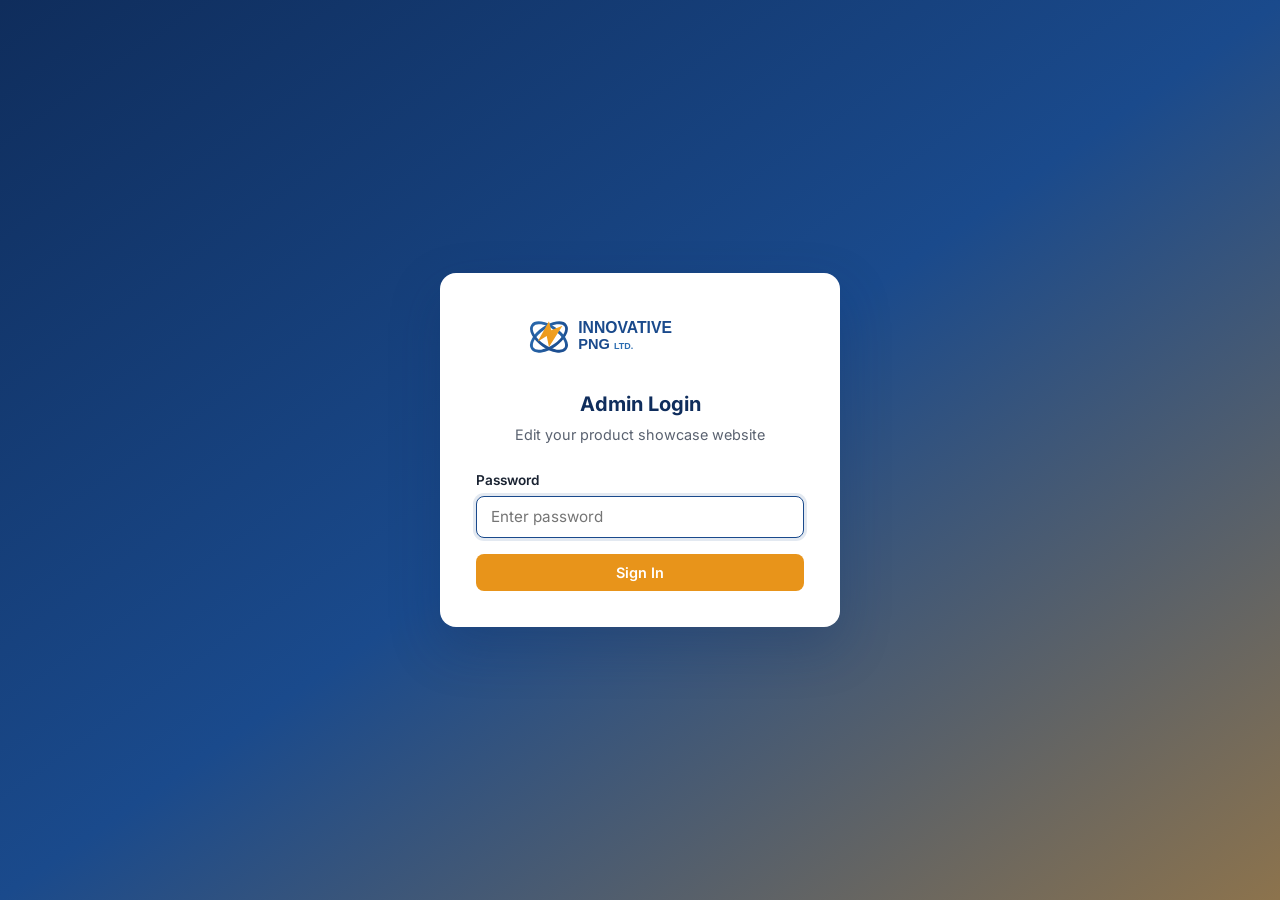
==== commit 5e96d9fb: "Performance: move photos out of content.js, self-host fonts, add _headers, compress admin uploads co" ====
--- a/admin/index.html
+++ b/admin/index.html
@@ -6,7 +6,10 @@
   <meta name="robots" content="noindex, nofollow">
   <title>Admin | Innovative PNG Ltd</title>
   <link rel="icon" type="image/svg+xml" href="../images/logo.svg">
-  <link href="https://fonts.googleapis.com/css2?family=Inter:wght@400;500;600;700;800&display=swap" rel="stylesheet">
+  <style>
+@font-face { font-family: 'Inter'; font-style: normal; font-weight: 100 900; font-display: swap; src: url('../fonts/inter-latin-wght-normal.woff2') format('woff2'); }
+@font-face { font-family: 'Plus Jakarta Sans'; font-style: normal; font-weight: 200 800; font-display: swap; src: url('../fonts/plus-jakarta-sans-latin-wght-normal.woff2') format('woff2'); }
+  </style>
   <style>
     :root {
       --blue: #1a4a8c; --blue-dark: #0f2d5c; --blue-mid: #2b6cb0;
@@ -462,6 +465,7 @@
 
   <div class="success-toast" id="toast" role="status">Saved</div>
 
+  <script>window.SITE_BASE = '../';</script>
   <script src="../js/content.js"></script>
   <script src="../js/data.js"></script>
   <script src="admin.js"></script>
